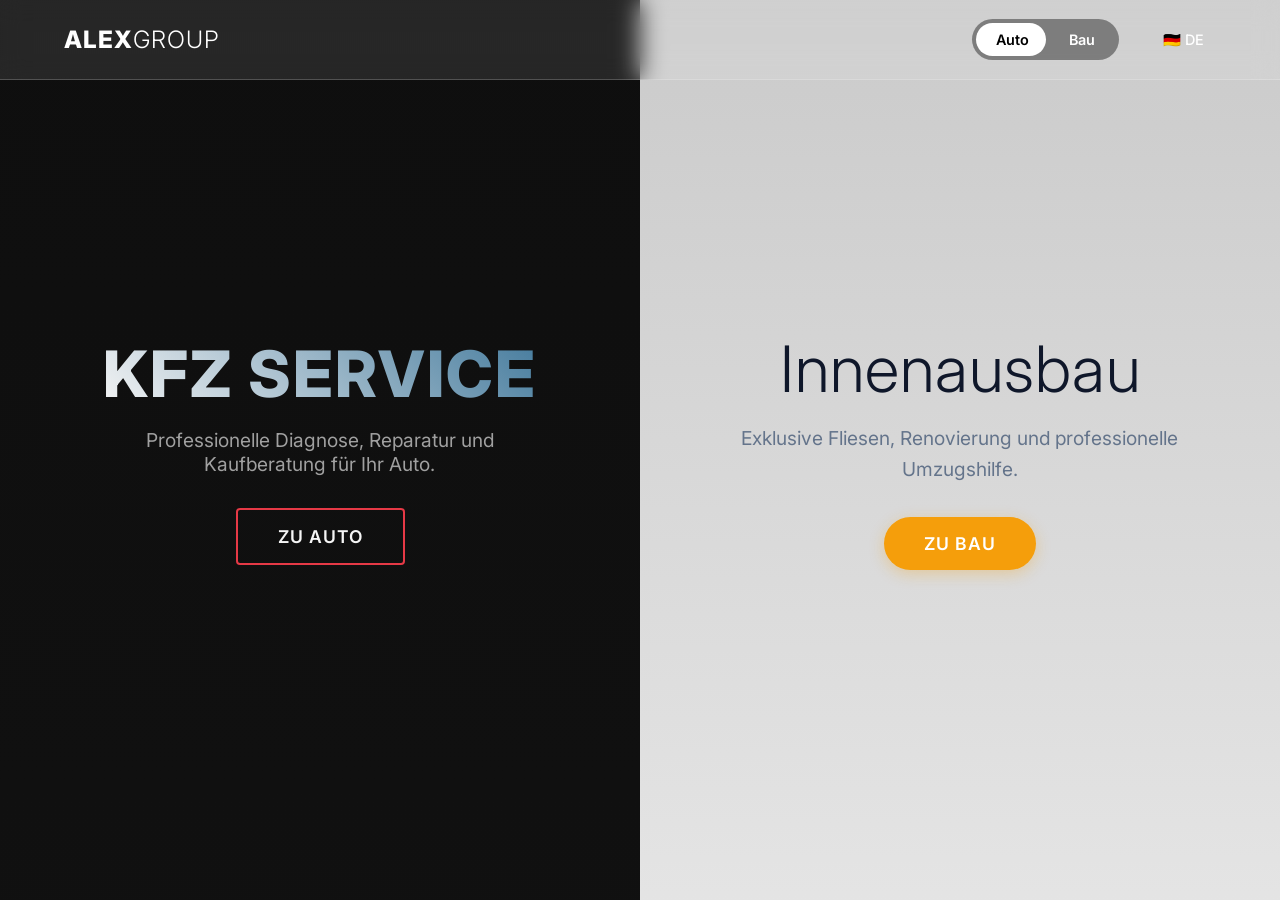
==== index.html @ d5a02683 "feat: implement split-screen landing page and global styles" ====
<!DOCTYPE html>
<html lang="de">
<head>
    <meta charset="UTF-8">
    <meta name="viewport" content="width=device-width, initial-scale=1.0">
    <title>AlexGroup | Auto & Bau</title>
    
    <!-- Google Fonts -->
    <link rel="preconnect" href="https://fonts.googleapis.com">
    <link rel="preconnect" href="https://fonts.gstatic.com" crossorigin>
    <link href="https://fonts.googleapis.com/css2?family=Inter:wght@300;400;600;800&display=swap" rel="stylesheet">
    
    <!-- CSS Modules -->
    <link rel="stylesheet" href="styles/global.css">
    <link rel="stylesheet" href="styles/auto.css">
    <link rel="stylesheet" href="styles/bau.css">
    <style>
        /* Specific Split Screen Layout Styles */
        body {
            margin: 0;
            overflow: hidden; /* Prevent scrolling on the landing page *//
        }
        
        .split-container {
            display: flex;
            width: 100vw;
            height: 100vh;
        }
        
        .split-side {
            flex: 1;
            transition: var(--transition-smooth);
            position: relative;
            overflow: hidden;
            display: flex;
            align-items: center;
            justify-content: center;
        }

        /* Hover Expansion Logic */
        .split-side:hover {
            flex: 1.5;
        }
        
        /* Ensure content fades slightly when not focused */
        .split-container:hover .split-side:not(:hover) .content-wrapper {
            opacity: 0.5;
        }
        
        .content-wrapper {
            transition: opacity 0.4s ease;
        }
        
        /* Mobile Layout */
        @media (max-width: 768px) {
            .split-container {
                flex-direction: column;
            }
            .split-side:hover {
                flex: 1.2;
            }
        }
    </style>
</head>
<body>

    <!-- Global Header -->
    <header class="global-header" id="mainHeader">
        <div class="logo">
            <a href="index.html">ALEX<span>GROUP</span></a>
        </div>
        
        <div class="header-controls">
            <!-- Integrated Switcher - Just visual on split screen, functional on child pages -->
            <div class="theme-switcher" id="themeSwitcher" title="Switch Theme">
                <div class="slider"></div>
                <span class="switch-auto">Auto</span>
                <span class="switch-bau">Bau</span>
            </div>
            
            <!-- Language Selector Placeholder -->
            <div class="lang-selector">
                <span id="currentLang">🇩🇪 DE</span>
            </div>
        </div>
    </header>

    <!-- Split Screen Main Content -->
    <main class="split-container">
        
        <!-- Left Side: AUTO -->
        <section class="split-side split-auto" id="autoSide" onclick="location.href='auto/index.html';">
            <div class="content-wrapper">
                <h1 data-i18n="auto-title">KFZ Service</h1>
                <p data-i18n="auto-desc">Professionelle Diagnose, Reparatur und Kaufberatung für Ihr Auto.</p>
                <a href="auto/index.html" class="btn-auto" data-i18n="auto-btn">Zu Auto</a>
            </div>
        </section>
        
        <!-- Right Side: BAU -->
        <section class="split-side split-bau" id="bauSide" onclick="location.href='bau/index.html';">
            <div class="content-wrapper">
                <h1 data-i18n="bau-title">Innenausbau</h1>
                <p data-i18n="bau-desc">Exklusive Fliesen, Renovierung und professionelle Umzugshilfe.</p>
                <a href="bau/index.html" class="btn-bau" data-i18n="bau-btn">Zu Bau</a>
            </div>
        </section>

    </main>

    <script src="js/main.js"></script>
</body>
</html>
---- styles/global.css ----
/* ==========================================================================
   Global Variables & Resets
   ========================================================================== */
:root {
  /* Typography */
  --font-family-base: 'Inter', -apple-system, BlinkMacSystemFont, 'Segoe UI', Roboto, Helvetica, Arial, sans-serif;
  
  /* Shared Colors */
  --color-white: #ffffff;
  --color-black: #000000;
  --color-glass-bg: rgba(255, 255, 255, 0.1);
  --color-glass-border: rgba(255, 255, 255, 0.2);
  --color-glass-text: #ffffff;
  
  /* Transitions */
  --transition-smooth: all 0.6s cubic-bezier(0.25, 1, 0.5, 1);
  --transition-fast: all 0.3s ease;
  
  /* Z-Index */
  --z-header: 1000;
  --z-overlay: 500;
}

/* Reset */
*, *::before, *::after {
  box-sizing: border-box;
  margin: 0;
  padding: 0;
}

body {
  font-family: var(--font-family-base);
  -webkit-font-smoothing: antialiased;
  -moz-osx-font-smoothing: grayscale;
  overflow-x: hidden;
  background-color: var(--color-black);
}

a {
  text-decoration: none;
  color: inherit;
}

ul {
  list-style: none;
}

/* ==========================================================================
   Global Components
   ========================================================================== */

/* Glassmorphism Header */
.global-header {
  position: fixed;
  top: 0;
  left: 0;
  width: 100%;
  height: 80px;
  display: flex;
  justify-content: space-between;
  align-items: center;
  padding: 0 5%;
  z-index: var(--z-header);
  background: var(--color-glass-bg);
  backdrop-filter: blur(12px);
  -webkit-backdrop-filter: blur(12px);
  border-bottom: 1px solid var(--color-glass-border);
  color: var(--color-glass-text);
  /* The blend mode helps it look good on both dark and light sides if needed, 
     though we will adjust text color dynamically or keep it white/contrasting */
}

/* Let's make the header text adapt slightly, but white is usually safe on glass */
.global-header .logo {
  font-size: 1.5rem;
  font-weight: 800;
  letter-spacing: 1px;
}

.global-header .logo span {
  font-weight: 300;
}

/* Header Controls (Switcher & Lang) */
.header-controls {
  display: flex;
  align-items: center;
  gap: 2rem;
}

/* Integrated Toggle Switch (Auto | Bau) */
.theme-switcher {
  display: flex;
  align-items: center;
  background: rgba(0, 0, 0, 0.4);
  border-radius: 30px;
  padding: 4px;
  position: relative;
  cursor: pointer;
}

.theme-switcher .slider {
  position: absolute;
  top: 4px;
  bottom: 4px;
  left: 4px;
  width: calc(50% - 4px);
  background: var(--color-white);
  border-radius: 20px;
  transition: var(--transition-smooth);
  z-index: 1;
}

.theme-switcher.is-bau .slider {
  transform: translateX(100%);
  background: #333; /* Dark slider when on light theme */
}

.theme-switcher span {
  position: relative;
  z-index: 2;
  padding: 8px 20px;
  font-size: 0.9rem;
  font-weight: 600;
  color: var(--color-white);
  transition: color 0.3s ease;
  user-select: none;
}

/* Active text colors inside the toggle */
.theme-switcher:not(.is-bau) span.switch-auto {
  color: var(--color-black);
}
.theme-switcher.is-bau span.switch-bau {
  color: var(--color-white);
}

/* Language Dropdown */
.lang-selector {
  position: relative;
  cursor: pointer;
  font-weight: 500;
  font-size: 0.9rem;
  padding: 8px 12px;
  border-radius: 6px;
  transition: var(--transition-fast);
}

.lang-selector:hover {
  background: rgba(255, 255, 255, 0.1);
}

/* Responsive adjustments */
@media (max-width: 768px) {
  .global-header {
    height: 70px;
    padding: 0 20px;
  }
  
  .header-controls {
    gap: 1rem;
  }
  
  .theme-switcher span {
    padding: 6px 12px;
    font-size: 0.8rem;
  }
}
---- styles/auto.css ----
/* ==========================================================================
   Auto (Dark Theme) Variables & Styles
   ========================================================================== */
:root {
    --color-auto-bg: #121212;
    --color-auto-bg-light: #1e1e1e;
    --color-auto-text: #f5f5f5;
    --color-auto-text-muted: #a0a0a0;

    --color-auto-primary: #e63946;
    /* Sporty Red */
    --color-auto-secondary: #457b9d;
    /* Tech Blue */
    --color-auto-accent: #00b4d8;
    /* Neon Cyan */

    --gradient-auto: linear-gradient(135deg, #121212 0%, #1a1a2e 100%);
    --shadow-auto: 0 10px 30px rgba(0, 0, 0, 0.5);
}

.theme-auto {
    background-color: var(--color-auto-bg);
    color: var(--color-auto-text);
}

/* Split Screen Specifics */
.split-side.split-auto {
    background: var(--gradient-auto);
    /* Optional: Background image for the Auto half */
    background-image: linear-gradient(rgba(18, 18, 18, 0.8), rgba(18, 18, 18, 0.9)), url('../assets/auto-bg.jpg');
    background-size: cover;
    background-position: center;
    position: relative;
}

.split-auto .content-wrapper {
    position: relative;
    z-index: 10;
    display: flex;
    flex-direction: column;
    justify-content: center;
    align-items: center;
    height: 100%;
    padding: 2rem;
    text-align: center;
}

.split-auto h1 {
    font-size: 4rem;
    font-weight: 800;
    margin-bottom: 1rem;
    text-transform: uppercase;
    letter-spacing: 2px;
    background: -webkit-linear-gradient(45deg, var(--color-auto-text), var(--color-auto-secondary));
    -webkit-background-clip: text;
    -webkit-text-fill-color: transparent;
}

.split-auto p {
    font-size: 1.2rem;
    color: var(--color-auto-text-muted);
    max-width: 80%;
    margin-bottom: 2rem;
}

.btn-auto {
    display: inline-block;
    padding: 1rem 2.5rem;
    background: transparent;
    color: var(--color-auto-text);
    border: 2px solid var(--color-auto-primary);
    border-radius: 4px;
    /* Brutalist/Tech edge */
    font-size: 1.1rem;
    font-weight: 600;
    text-transform: uppercase;
    letter-spacing: 1px;
    cursor: pointer;
    transition: var(--transition-fast);
    position: relative;
    overflow: hidden;
}

.btn-auto::before {
    content: '';
    position: absolute;
    top: 0;
    left: -100%;
    width: 100%;
    height: 100%;
    background: var(--color-auto-primary);
    transition: var(--transition-fast);
    z-index: -1;
}

.btn-auto:hover::before {
    left: 0;
}

.btn-auto:hover {
    box-shadow: 0 0 15px rgba(230, 57, 70, 0.5);
}
---- styles/bau.css ----
/* ==========================================================================
   Bau (Light Theme) Variables & Styles
   ========================================================================== */
:root {
    --color-bau-bg: #fdfdfd;
    --color-bau-bg-alt: #f1f5f9;
    --color-bau-text: #1e293b;
    --color-bau-text-muted: #64748b;

    --color-bau-primary: #f59e0b;
    /* Warm Amber / Construct */
    --color-bau-secondary: #0f172a;
    /* Deep Slate */
    --color-bau-accent: #10b981;
    /* Fresh Emerald */

    --gradient-bau: linear-gradient(135deg, #fdfdfd 0%, #e2e8f0 100%);
    --shadow-bau: 0 10px 40px rgba(0, 0, 0, 0.08);
}

.theme-bau {
    background-color: var(--color-bau-bg);
    color: var(--color-bau-text);
}

/* Split Screen Specifics */
.split-side.split-bau {
    background: var(--gradient-bau);
    /* Optional: Background image for the Bau half */
    background-image: linear-gradient(rgba(253, 253, 253, 0.8), rgba(253, 253, 253, 0.9)), url('../assets/bau-bg.jpg');
    background-size: cover;
    background-position: center;
    position: relative;
}

.split-bau .content-wrapper {
    position: relative;
    z-index: 10;
    display: flex;
    flex-direction: column;
    justify-content: center;
    align-items: center;
    height: 100%;
    padding: 2rem;
    text-align: center;
}

.split-bau h1 {
    font-size: 4rem;
    font-weight: 300;
    /* More elegant, less brutal */
    margin-bottom: 1rem;
    letter-spacing: 1px;
    color: var(--color-bau-secondary);
}

.split-bau p {
    font-size: 1.2rem;
    color: var(--color-bau-text-muted);
    max-width: 80%;
    margin-bottom: 2rem;
    font-weight: 400;
    line-height: 1.6;
}

.btn-bau {
    display: inline-block;
    padding: 1rem 2.5rem;
    background: var(--color-bau-primary);
    color: #fff;
    border: none;
    border-radius: 50px;
    /* Softer, elegant edge */
    font-size: 1.1rem;
    font-weight: 600;
    text-transform: uppercase;
    letter-spacing: 1px;
    cursor: pointer;
    transition: var(--transition-smooth);
    box-shadow: 0 4px 15px rgba(245, 158, 11, 0.3);
}

.btn-bau:hover {
    transform: translateY(-3px);
    box-shadow: 0 8px 25px rgba(245, 158, 11, 0.4);
    background: #d97706;
}
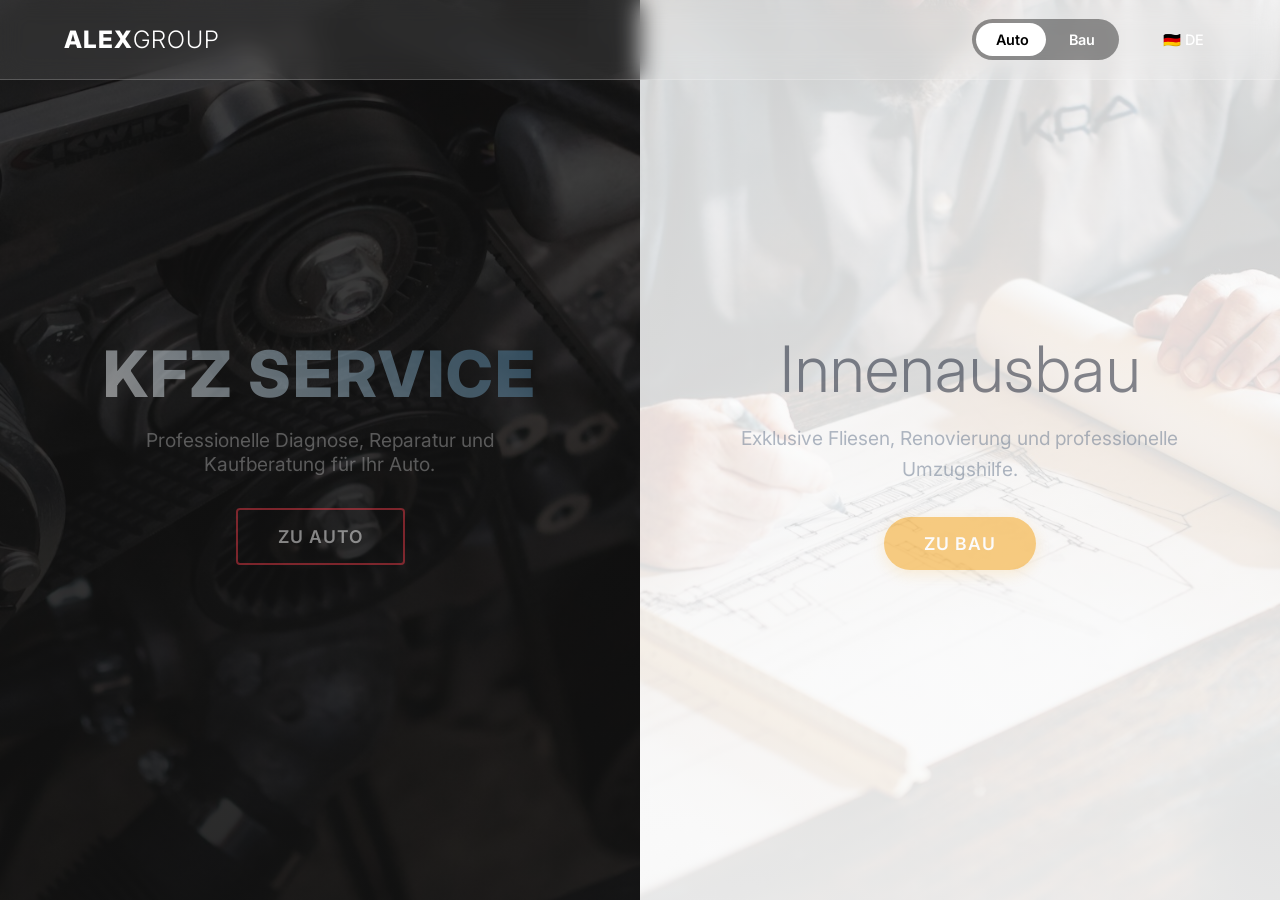
==== commit f492966b: "fix: restore pure css flex hovering and correct selectors" ====
--- a/index.html
+++ b/index.html
@@ -1,15 +1,16 @@
 <!DOCTYPE html>
 <html lang="de">
+
 <head>
     <meta charset="UTF-8">
     <meta name="viewport" content="width=device-width, initial-scale=1.0">
     <title>AlexGroup | Auto & Bau</title>
-    
+
     <!-- Google Fonts -->
     <link rel="preconnect" href="https://fonts.googleapis.com">
     <link rel="preconnect" href="https://fonts.gstatic.com" crossorigin>
     <link href="https://fonts.googleapis.com/css2?family=Inter:wght@300;400;600;800&display=swap" rel="stylesheet">
-    
+
     <!-- CSS Modules -->
     <link rel="stylesheet" href="styles/global.css">
     <link rel="stylesheet" href="styles/auto.css">
@@ -18,15 +19,17 @@
         /* Specific Split Screen Layout Styles */
         body {
             margin: 0;
-            overflow: hidden; /* Prevent scrolling on the landing page *//
+            overflow: hidden;
+            /* Prevent scrolling on the landing page */
+            /
         }
-        
+
         .split-container {
             display: flex;
             width: 100vw;
             height: 100vh;
         }
-        
+
         .split-side {
             flex: 1;
             transition: var(--transition-smooth);
@@ -37,31 +40,39 @@
             justify-content: center;
         }
 
-        /* Hover Expansion Logic */
-        .split-side:hover {
+        /* Hover Expansion Logic - Robust CSS implementation */
+        .split-container:hover .split-side {
+            flex: 1;
+            /* Default state when container hovered */
+        }
+
+        .split-container .split-side:hover {
             flex: 1.5;
+            /* Expand the hovered side */
         }
-        
+
         /* Ensure content fades slightly when not focused */
-        .split-container:hover .split-side:not(:hover) .content-wrapper {
+        .split-container .split-side:not(:hover) .content-wrapper {
             opacity: 0.5;
         }
-        
+
         .content-wrapper {
             transition: opacity 0.4s ease;
         }
-        
+
         /* Mobile Layout */
         @media (max-width: 768px) {
             .split-container {
                 flex-direction: column;
             }
+
             .split-side:hover {
                 flex: 1.2;
             }
         }
     </style>
 </head>
+
 <body>
 
     <!-- Global Header -->
@@ -69,7 +80,7 @@
         <div class="logo">
             <a href="index.html">ALEX<span>GROUP</span></a>
         </div>
-        
+
         <div class="header-controls">
             <!-- Integrated Switcher - Just visual on split screen, functional on child pages -->
             <div class="theme-switcher" id="themeSwitcher" title="Switch Theme">
@@ -77,7 +88,7 @@
                 <span class="switch-auto">Auto</span>
                 <span class="switch-bau">Bau</span>
             </div>
-            
+
             <!-- Language Selector Placeholder -->
             <div class="lang-selector">
                 <span id="currentLang">🇩🇪 DE</span>
@@ -87,7 +98,7 @@
 
     <!-- Split Screen Main Content -->
     <main class="split-container">
-        
+
         <!-- Left Side: AUTO -->
         <section class="split-side split-auto" id="autoSide" onclick="location.href='auto/index.html';">
             <div class="content-wrapper">
@@ -96,7 +107,7 @@
                 <a href="auto/index.html" class="btn-auto" data-i18n="auto-btn">Zu Auto</a>
             </div>
         </section>
-        
+
         <!-- Right Side: BAU -->
         <section class="split-side split-bau" id="bauSide" onclick="location.href='bau/index.html';">
             <div class="content-wrapper">
@@ -110,4 +121,5 @@
 
     <script src="js/main.js"></script>
 </body>
-</html>
+
+</html>
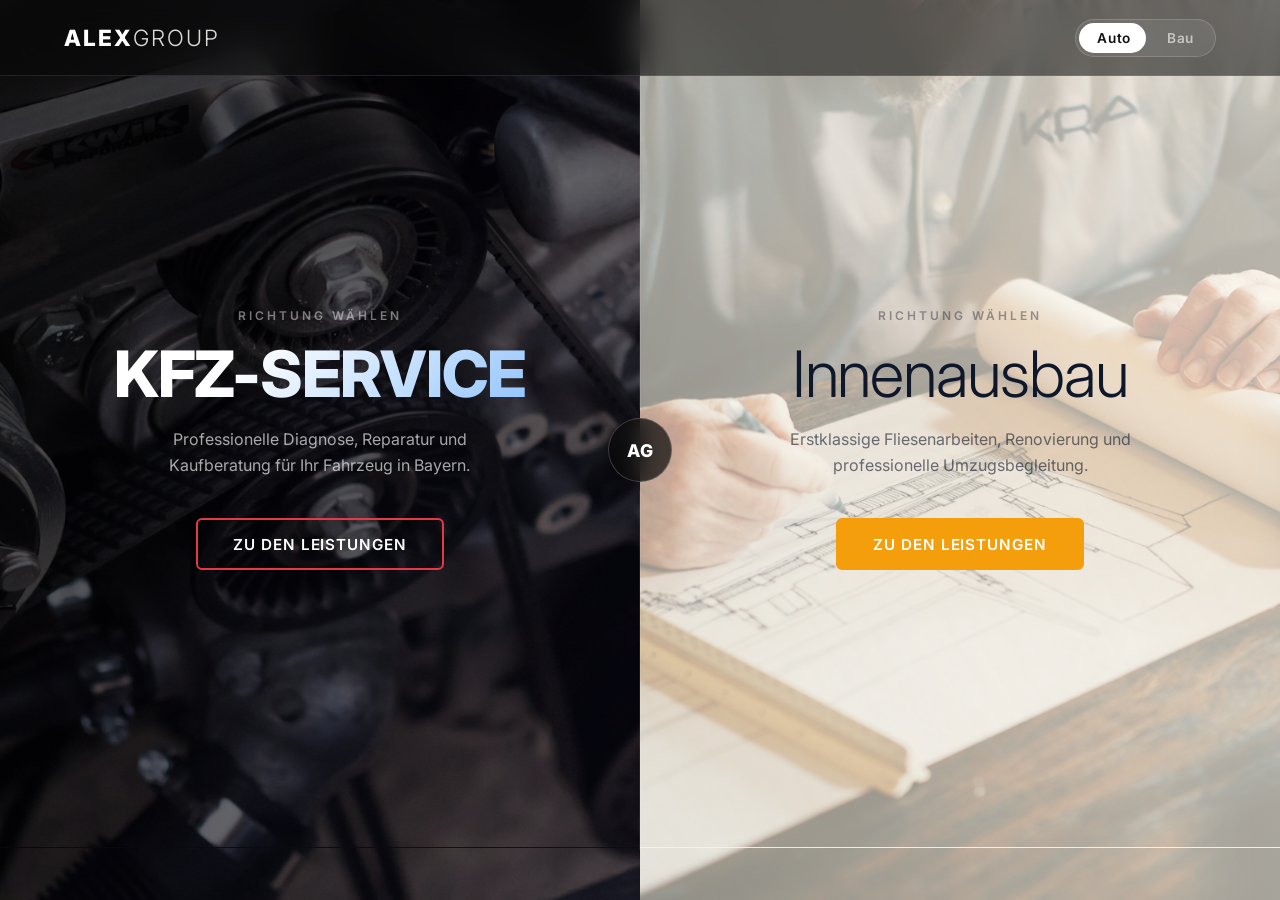
==== commit feb6292b: "feat: corporate redesign - unified design system, AOS animations, German-only content" ====
--- a/index.html
+++ b/index.html
@@ -4,70 +4,280 @@
 <head>
     <meta charset="UTF-8">
     <meta name="viewport" content="width=device-width, initial-scale=1.0">
-    <title>AlexGroup | Auto & Bau</title>
-
-    <!-- Google Fonts -->
+    <title>AlexGroup — KFZ-Service & Innenausbau</title>
+    <meta name="description"
+        content="AlexGroup — Ihr zuverlässiger Partner für professionellen KFZ-Service und erstklassigen Innenausbau in Bayern.">
+
     <link rel="preconnect" href="https://fonts.googleapis.com">
     <link rel="preconnect" href="https://fonts.gstatic.com" crossorigin>
-    <link href="https://fonts.googleapis.com/css2?family=Inter:wght@300;400;600;800&display=swap" rel="stylesheet">
-
-    <!-- CSS Modules -->
+
     <link rel="stylesheet" href="styles/global.css">
     <link rel="stylesheet" href="styles/auto.css">
     <link rel="stylesheet" href="styles/bau.css">
+
     <style>
-        /* Specific Split Screen Layout Styles */
+        /* ===== SPLIT SCREEN LAYOUT ===== */
+        html,
         body {
-            margin: 0;
-            overflow: hidden;
-            /* Prevent scrolling on the landing page */
-            /
+            height: 100%;
+        }
+
+        body {
+            background: #0d0d0d;
         }
 
         .split-container {
             display: flex;
-            width: 100vw;
+            width: 100%;
             height: 100vh;
         }
 
         .split-side {
             flex: 1;
-            transition: var(--transition-smooth);
             position: relative;
             overflow: hidden;
             display: flex;
             align-items: center;
             justify-content: center;
-        }
-
-        /* Hover Expansion Logic - Robust CSS implementation */
+            cursor: pointer;
+            transition: flex 0.7s cubic-bezier(0.25, 1, 0.5, 1);
+        }
+
+        /* Hover expansion */
         .split-container:hover .split-side {
-            flex: 1;
-            /* Default state when container hovered */
+            flex: 0.85;
         }
 
         .split-container .split-side:hover {
-            flex: 1.5;
-            /* Expand the hovered side */
-        }
-
-        /* Ensure content fades slightly when not focused */
-        .split-container .split-side:not(:hover) .content-wrapper {
-            opacity: 0.5;
-        }
-
+            flex: 1.15;
+        }
+
+        .split-side .bg-image {
+            position: absolute;
+            inset: 0;
+            background-size: cover;
+            background-position: center;
+            transition: transform 0.7s cubic-bezier(0.25, 1, 0.5, 1), filter 0.5s ease;
+            will-change: transform, filter;
+        }
+
+        .split-side:hover .bg-image {
+            transform: scale(1.04);
+        }
+
+        .split-container:hover .split-side:not(:hover) .bg-image {
+            filter: brightness(0.45) saturate(0.7);
+        }
+
+        .split-side .overlay {
+            position: absolute;
+            inset: 0;
+            pointer-events: none;
+        }
+
+        /* AUTO side */
+        .split-auto .bg-image {
+            background-image: url('assets/auto-bg.jpg');
+        }
+
+        .split-auto .overlay {
+            background: linear-gradient(120deg,
+                    rgba(0, 0, 0, 0.75) 0%,
+                    rgba(10, 10, 25, 0.55) 100%);
+        }
+
+        /* BAU side */
+        .split-bau .bg-image {
+            background-image: url('assets/bau-bg.jpg');
+        }
+
+        .split-bau .overlay {
+            background: linear-gradient(-120deg,
+                    rgba(255, 248, 235, 0.72) 0%,
+                    rgba(240, 235, 220, 0.55) 100%);
+        }
+
+        /* Content */
         .content-wrapper {
-            transition: opacity 0.4s ease;
-        }
-
-        /* Mobile Layout */
+            position: relative;
+            z-index: 10;
+            text-align: center;
+            padding: 2rem;
+            transition: transform 0.5s ease, opacity 0.4s ease;
+        }
+
+        .split-container:hover .split-side:not(:hover) .content-wrapper {
+            opacity: 0.3;
+            transform: scale(0.97);
+        }
+
+        .split-side:hover .content-wrapper {
+            opacity: 1;
+            transform: scale(1);
+        }
+
+        /* AUTO Text */
+        .split-auto .content-wrapper {
+            color: #fff;
+        }
+
+        .split-auto .side-label {
+            font-size: 0.75rem;
+            font-weight: 600;
+            letter-spacing: 0.25em;
+            text-transform: uppercase;
+            color: rgba(255, 255, 255, 0.45);
+            margin-bottom: 1rem;
+        }
+
+        .split-auto h1 {
+            font-size: clamp(2.5rem, 5vw, 4.5rem);
+            font-weight: 800;
+            letter-spacing: -0.02em;
+            line-height: 1;
+            margin-bottom: 1.25rem;
+            background: linear-gradient(135deg, #ffffff 30%, #93c5fd 100%);
+            -webkit-background-clip: text;
+            background-clip: text;
+            -webkit-text-fill-color: transparent;
+        }
+
+        .split-auto p {
+            font-size: 1rem;
+            color: rgba(255, 255, 255, 0.65);
+            max-width: 380px;
+            margin: 0 auto 2.5rem;
+            line-height: 1.65;
+        }
+
+        /* BAU Text */
+        .split-bau .content-wrapper {
+            color: #1e293b;
+        }
+
+        .split-bau .side-label {
+            font-size: 0.75rem;
+            font-weight: 600;
+            letter-spacing: 0.25em;
+            text-transform: uppercase;
+            color: rgba(15, 23, 42, 0.4);
+            margin-bottom: 1rem;
+        }
+
+        .split-bau h1 {
+            font-size: clamp(2.5rem, 5vw, 4.5rem);
+            font-weight: 300;
+            letter-spacing: -0.02em;
+            line-height: 1;
+            margin-bottom: 1.25rem;
+            color: #0f172a;
+        }
+
+        .split-bau p {
+            font-size: 1rem;
+            color: rgba(15, 23, 42, 0.6);
+            max-width: 380px;
+            margin: 0 auto 2.5rem;
+            line-height: 1.65;
+        }
+
+        /* ===== AG DIVIDER ===== */
+        .ag-divider {
+            position: absolute;
+            top: 50%;
+            left: 50%;
+            transform: translate(-50%, -50%);
+            z-index: 100;
+            pointer-events: none;
+        }
+
+        .ag-badge {
+            width: 64px;
+            height: 64px;
+            border-radius: 50%;
+            background: rgba(10, 10, 10, 0.7);
+            backdrop-filter: blur(12px);
+            border: 1px solid rgba(255, 255, 255, 0.2);
+            display: flex;
+            align-items: center;
+            justify-content: center;
+            font-size: 1.1rem;
+            font-weight: 800;
+            color: #fff;
+            letter-spacing: 1px;
+        }
+
+        .ag-line {
+            position: absolute;
+            left: 50%;
+            transform: translateX(-50%);
+            width: 1px;
+            background: rgba(255, 255, 255, 0.15);
+        }
+
+        .ag-line.top {
+            bottom: calc(100% + 8px);
+            height: 40vh;
+        }
+
+        .ag-line.bottom {
+            top: calc(100% + 8px);
+            height: 40vh;
+        }
+
+        /* ===== ARROW HINT ===== */
+        .enter-hint {
+            display: inline-flex;
+            align-items: center;
+            gap: 0.5rem;
+            font-size: 0.8rem;
+            font-weight: 500;
+            letter-spacing: 0.15em;
+            text-transform: uppercase;
+            opacity: 0;
+            transform: translateY(6px);
+            transition: opacity 0.3s ease, transform 0.3s ease;
+            margin-top: 0.5rem;
+        }
+
+        .split-side:hover .enter-hint {
+            opacity: 1;
+            transform: translateY(0);
+        }
+
+        .split-auto .enter-hint {
+            color: rgba(255, 255, 255, 0.5);
+        }
+
+        .split-bau .enter-hint {
+            color: rgba(15, 23, 42, 0.5);
+        }
+
+        .enter-hint svg {
+            width: 16px;
+            height: 16px;
+        }
+
+        /* ===== MOBILE ===== */
         @media (max-width: 768px) {
             .split-container {
                 flex-direction: column;
+                min-height: 100vh;
+                height: auto;
             }
 
-            .split-side:hover {
-                flex: 1.2;
+            .split-side {
+                flex: none !important;
+                min-height: 50vh;
+            }
+
+            .ag-divider {
+                display: none;
+            }
+
+            .split-auto h1,
+            .split-bau h1 {
+                font-size: 2.5rem;
             }
         }
     </style>
@@ -82,44 +292,87 @@
         </div>
 
         <div class="header-controls">
-            <!-- Integrated Switcher - Just visual on split screen, functional on child pages -->
-            <div class="theme-switcher" id="themeSwitcher" title="Switch Theme">
+            <div class="theme-switcher" id="themeSwitcher">
                 <div class="slider"></div>
                 <span class="switch-auto">Auto</span>
                 <span class="switch-bau">Bau</span>
             </div>
-
-            <!-- Language Selector Placeholder -->
-            <div class="lang-selector">
-                <span id="currentLang">🇩🇪 DE</span>
-            </div>
         </div>
     </header>
 
-    <!-- Split Screen Main Content -->
+    <!-- Split Screen -->
     <main class="split-container">
 
-        <!-- Left Side: AUTO -->
-        <section class="split-side split-auto" id="autoSide" onclick="location.href='auto/index.html';">
+        <!-- AG Divider Badge -->
+        <div class="ag-divider">
+            <div class="ag-line top"></div>
+            <div class="ag-badge">AG</div>
+            <div class="ag-line bottom"></div>
+        </div>
+
+        <!-- Left: AUTO -->
+        <section class="split-side split-auto" id="autoSide" onclick="location.href='auto/index.html';" role="link"
+            aria-label="Zum KFZ-Service">
+            <div class="bg-image"></div>
+            <div class="overlay"></div>
             <div class="content-wrapper">
-                <h1 data-i18n="auto-title">KFZ Service</h1>
-                <p data-i18n="auto-desc">Professionelle Diagnose, Reparatur und Kaufberatung für Ihr Auto.</p>
-                <a href="auto/index.html" class="btn-auto" data-i18n="auto-btn">Zu Auto</a>
+                <p class="side-label">Richtung wählen</p>
+                <h1>KFZ-Service</h1>
+                <p>Professionelle Diagnose, Reparatur und Kaufberatung für Ihr Fahrzeug in Bayern.</p>
+                <a class="btn btn-primary-auto" onclick="event.stopPropagation(); location.href='auto/index.html';"
+                    data-i18n="btn-auto">
+                    Zu den Leistungen
+                </a>
+                <div class="enter-hint">
+                    <svg viewBox="0 0 24 24" fill="none" stroke="currentColor" stroke-width="2">
+                        <path d="M5 12h14M12 5l7 7-7 7" />
+                    </svg>
+                    Bereich betreten
+                </div>
             </div>
         </section>
 
-        <!-- Right Side: BAU -->
-        <section class="split-side split-bau" id="bauSide" onclick="location.href='bau/index.html';">
+        <!-- Right: BAU -->
+        <section class="split-side split-bau" id="bauSide" onclick="location.href='bau/index.html';" role="link"
+            aria-label="Zum Innenausbau">
+            <div class="bg-image"></div>
+            <div class="overlay"></div>
             <div class="content-wrapper">
-                <h1 data-i18n="bau-title">Innenausbau</h1>
-                <p data-i18n="bau-desc">Exklusive Fliesen, Renovierung und professionelle Umzugshilfe.</p>
-                <a href="bau/index.html" class="btn-bau" data-i18n="bau-btn">Zu Bau</a>
+                <p class="side-label">Richtung wählen</p>
+                <h1>Innenausbau</h1>
+                <p>Erstklassige Fliesenarbeiten, Renovierung und professionelle Umzugsbegleitung.</p>
+                <a class="btn btn-primary-bau" onclick="event.stopPropagation(); location.href='bau/index.html';"
+                    data-i18n="btn-bau">
+                    Zu den Leistungen
+                </a>
+                <div class="enter-hint">
+                    <svg viewBox="0 0 24 24" fill="none" stroke="currentColor" stroke-width="2">
+                        <path d="M5 12h14M12 5l7 7-7 7" />
+                    </svg>
+                    Bereich betreten
+                </div>
             </div>
         </section>
 
     </main>
 
-    <script src="js/main.js"></script>
+    <script>
+        // Scroll-based header tint
+        window.addEventListener('scroll', () => {
+            document.getElementById('mainHeader').classList.toggle('scrolled', window.scrollY > 20);
+        });
+
+        // Switcher click navigates to section
+        const switcher = document.getElementById('themeSwitcher');
+        if (switcher) {
+            switcher.addEventListener('click', (e) => {
+                e.stopPropagation();
+                const isBau = switcher.classList.toggle('is-bau');
+                location.href = isBau ? 'bau/index.html' : 'auto/index.html';
+            });
+        }
+    </script>
+
 </body>
 
 </html>
--- a/styles/global.css
+++ b/styles/global.css
@@ -1,31 +1,57 @@
 /* ==========================================================================
-   Global Variables & Resets
-   ========================================================================== */
+   Global Design System — AlexGroup
+   Unified tokens, resets, header, and shared components
+   ========================================================================== */
+
+@import url('https://fonts.googleapis.com/css2?family=Inter:wght@300;400;500;600;700;800&display=swap');
+
 :root {
   /* Typography */
-  --font-family-base: 'Inter', -apple-system, BlinkMacSystemFont, 'Segoe UI', Roboto, Helvetica, Arial, sans-serif;
-  
+  --font-family-base: 'Inter', -apple-system, BlinkMacSystemFont, 'Segoe UI', sans-serif;
+  --font-size-base: 16px;
+
+  /* ---- Unified Button System ---- */
+  --btn-radius: 6px;
+  --btn-padding: 0.9rem 2.2rem;
+  --btn-font-size: 0.95rem;
+  --btn-font-weight: 600;
+  --btn-letter-spacing: 0.06em;
+  --btn-transition: all 0.25s ease;
+
   /* Shared Colors */
   --color-white: #ffffff;
   --color-black: #000000;
-  --color-glass-bg: rgba(255, 255, 255, 0.1);
-  --color-glass-border: rgba(255, 255, 255, 0.2);
+  --color-glass-bg: rgba(10, 10, 10, 0.55);
+  --color-glass-border: rgba(255, 255, 255, 0.1);
   --color-glass-text: #ffffff;
-  
+
   /* Transitions */
-  --transition-smooth: all 0.6s cubic-bezier(0.25, 1, 0.5, 1);
-  --transition-fast: all 0.3s ease;
-  
+  --transition-smooth: all 0.55s cubic-bezier(0.25, 1, 0.5, 1);
+  --transition-fast: all 0.25s ease;
+
   /* Z-Index */
   --z-header: 1000;
   --z-overlay: 500;
-}
-
-/* Reset */
-*, *::before, *::after {
+
+  /* Spacing */
+  --section-padding: 100px 8%;
+  --section-padding-mobile: 60px 24px;
+}
+
+/* ==========================================================================
+   Reset & Base
+   ========================================================================== */
+*,
+*::before,
+*::after {
   box-sizing: border-box;
   margin: 0;
   padding: 0;
+}
+
+html {
+  font-size: var(--font-size-base);
+  scroll-behavior: smooth;
 }
 
 body {
@@ -33,78 +59,111 @@
   -webkit-font-smoothing: antialiased;
   -moz-osx-font-smoothing: grayscale;
   overflow-x: hidden;
-  background-color: var(--color-black);
 }
 
 a {
   text-decoration: none;
   color: inherit;
+  transition: var(--transition-fast);
 }
 
 ul {
   list-style: none;
 }
 
-/* ==========================================================================
-   Global Components
-   ========================================================================== */
-
-/* Glassmorphism Header */
+img {
+  max-width: 100%;
+  display: block;
+}
+
+/* ==========================================================================
+   Glassmorphism Header
+   ========================================================================== */
 .global-header {
   position: fixed;
   top: 0;
   left: 0;
   width: 100%;
-  height: 80px;
+  height: 76px;
   display: flex;
   justify-content: space-between;
   align-items: center;
   padding: 0 5%;
   z-index: var(--z-header);
   background: var(--color-glass-bg);
-  backdrop-filter: blur(12px);
-  -webkit-backdrop-filter: blur(12px);
+  backdrop-filter: blur(18px);
+  -webkit-backdrop-filter: blur(18px);
   border-bottom: 1px solid var(--color-glass-border);
-  color: var(--color-glass-text);
-  /* The blend mode helps it look good on both dark and light sides if needed, 
-     though we will adjust text color dynamically or keep it white/contrasting */
-}
-
-/* Let's make the header text adapt slightly, but white is usually safe on glass */
+  transition: background 0.4s ease;
+}
+
+.global-header.scrolled {
+  background: rgba(5, 5, 5, 0.92);
+}
+
 .global-header .logo {
-  font-size: 1.5rem;
+  font-size: 1.4rem;
   font-weight: 800;
-  letter-spacing: 1px;
+  letter-spacing: 2px;
+  color: var(--color-white);
+  text-transform: uppercase;
 }
 
 .global-header .logo span {
   font-weight: 300;
+  opacity: 0.85;
 }
 
 /* Header Controls (Switcher & Lang) */
 .header-controls {
   display: flex;
   align-items: center;
+  gap: 1.5rem;
+}
+
+/* Sub Navigation Links (on internal pages) */
+.header-nav {
+  display: flex;
   gap: 2rem;
-}
-
-/* Integrated Toggle Switch (Auto | Bau) */
+  margin: 0 2rem;
+}
+
+.header-nav a {
+  color: rgba(255, 255, 255, 0.75);
+  font-size: 0.9rem;
+  font-weight: 500;
+  letter-spacing: 0.04em;
+  padding-bottom: 2px;
+  border-bottom: 1px solid transparent;
+}
+
+.header-nav a:hover,
+.header-nav a.active {
+  color: var(--color-white);
+  border-bottom-color: currentColor;
+}
+
+/* ==========================================================================
+   Integrated Toggle Switch (Auto | Bau)
+   ========================================================================== */
 .theme-switcher {
   display: flex;
   align-items: center;
-  background: rgba(0, 0, 0, 0.4);
+  background: rgba(255, 255, 255, 0.08);
+  border: 1px solid rgba(255, 255, 255, 0.15);
   border-radius: 30px;
-  padding: 4px;
+  padding: 3px;
   position: relative;
   cursor: pointer;
+  user-select: none;
 }
 
 .theme-switcher .slider {
   position: absolute;
-  top: 4px;
-  bottom: 4px;
-  left: 4px;
-  width: calc(50% - 4px);
+  top: 3px;
+  bottom: 3px;
+  left: 3px;
+  width: calc(50% - 3px);
   background: var(--color-white);
   border-radius: 20px;
   transition: var(--transition-smooth);
@@ -113,56 +172,236 @@
 
 .theme-switcher.is-bau .slider {
   transform: translateX(100%);
-  background: #333; /* Dark slider when on light theme */
+  background: #f0f0f0;
 }
 
 .theme-switcher span {
   position: relative;
   z-index: 2;
-  padding: 8px 20px;
+  padding: 7px 18px;
+  font-size: 0.85rem;
+  font-weight: 600;
+  color: rgba(255, 255, 255, 0.6);
+  transition: color 0.3s ease;
+  letter-spacing: 0.05em;
+}
+
+.theme-switcher:not(.is-bau) .switch-auto {
+  color: #111;
+}
+
+.theme-switcher.is-bau .switch-bau {
+  color: #111;
+}
+
+/* ==========================================================================
+   Unified Button System
+   ========================================================================== */
+
+/* Base button — both themes override color variables */
+.btn {
+  display: inline-flex;
+  align-items: center;
+  gap: 0.5rem;
+  padding: var(--btn-padding);
+  border-radius: var(--btn-radius);
+  font-size: var(--btn-font-size);
+  font-weight: var(--btn-font-weight);
+  letter-spacing: var(--btn-letter-spacing);
+  text-transform: uppercase;
+  cursor: pointer;
+  transition: var(--btn-transition);
+  border: 2px solid transparent;
+  white-space: nowrap;
+}
+
+/* Primary — filled */
+.btn-primary-auto {
+  background: transparent;
+  color: #fff;
+  border-color: #e63946;
+}
+
+.btn-primary-auto:hover {
+  background: #e63946;
+  box-shadow: 0 0 20px rgba(230, 57, 70, 0.4);
+}
+
+.btn-primary-bau {
+  background: #f59e0b;
+  color: #fff;
+  border-color: #f59e0b;
+}
+
+.btn-primary-bau:hover {
+  background: #d97706;
+  border-color: #d97706;
+  box-shadow: 0 4px 20px rgba(245, 158, 11, 0.4);
+  transform: translateY(-2px);
+}
+
+/* Secondary — outline */
+.btn-secondary-auto {
+  background: transparent;
+  color: rgba(255, 255, 255, 0.7);
+  border-color: rgba(255, 255, 255, 0.25);
+}
+
+.btn-secondary-auto:hover {
+  color: #fff;
+  border-color: #fff;
+}
+
+.btn-secondary-bau {
+  background: transparent;
+  color: #0f172a;
+  border-color: #0f172a;
+}
+
+.btn-secondary-bau:hover {
+  background: #0f172a;
+  color: #fff;
+}
+
+/* ==========================================================================
+   Shared Sections
+   ========================================================================== */
+
+.section {
+  padding: var(--section-padding);
+}
+
+.section-title {
+  font-size: 2.2rem;
+  font-weight: 700;
+  letter-spacing: -0.02em;
+  margin-bottom: 1rem;
+}
+
+.section-subtitle {
+  font-size: 1rem;
+  opacity: 0.6;
+  max-width: 540px;
+  line-height: 1.7;
+  margin-bottom: 3rem;
+}
+
+/* Counter Strip */
+.counter-strip {
+  display: flex;
+  justify-content: center;
+  gap: 5rem;
+  flex-wrap: wrap;
+  padding: 60px 5%;
+  text-align: center;
+}
+
+.counter-item .count {
+  font-size: 3rem;
+  font-weight: 800;
+  display: block;
+}
+
+.counter-item .label {
   font-size: 0.9rem;
-  font-weight: 600;
-  color: var(--color-white);
-  transition: color 0.3s ease;
-  user-select: none;
-}
-
-/* Active text colors inside the toggle */
-.theme-switcher:not(.is-bau) span.switch-auto {
-  color: var(--color-black);
-}
-.theme-switcher.is-bau span.switch-bau {
-  color: var(--color-white);
-}
-
-/* Language Dropdown */
-.lang-selector {
-  position: relative;
-  cursor: pointer;
-  font-weight: 500;
-  font-size: 0.9rem;
-  padding: 8px 12px;
-  border-radius: 6px;
-  transition: var(--transition-fast);
-}
-
-.lang-selector:hover {
-  background: rgba(255, 255, 255, 0.1);
-}
-
-/* Responsive adjustments */
+  letter-spacing: 0.08em;
+  text-transform: uppercase;
+  opacity: 0.6;
+  margin-top: 0.25rem;
+  display: block;
+}
+
+/* Services Grid */
+.services-grid {
+  display: grid;
+  grid-template-columns: repeat(auto-fit, minmax(280px, 1fr));
+  gap: 1.5rem;
+  max-width: 1200px;
+  margin: 0 auto;
+}
+
+/* Two-column layout */
+.two-col {
+  display: grid;
+  grid-template-columns: 1fr 1fr;
+  gap: 5rem;
+  align-items: center;
+  max-width: 1200px;
+  margin: 0 auto;
+}
+
+/* Footer */
+.site-footer {
+  padding: 40px 5%;
+  display: flex;
+  justify-content: space-between;
+  align-items: center;
+  flex-wrap: wrap;
+  gap: 1rem;
+  font-size: 0.85rem;
+}
+
+.footer-links {
+  display: flex;
+  gap: 2rem;
+}
+
+/* ==========================================================================
+   Responsive
+   ========================================================================== */
+@media (max-width: 1024px) {
+  .two-col {
+    grid-template-columns: 1fr;
+    gap: 3rem;
+  }
+
+  .counter-strip {
+    gap: 3rem;
+  }
+}
+
 @media (max-width: 768px) {
   .global-header {
-    height: 70px;
+    height: 66px;
     padding: 0 20px;
   }
-  
+
+  .header-nav {
+    display: none;
+  }
+
   .header-controls {
     gap: 1rem;
   }
-  
+
   .theme-switcher span {
     padding: 6px 12px;
     font-size: 0.8rem;
   }
-}
+
+  .section {
+    padding: var(--section-padding-mobile);
+  }
+
+  .section-title {
+    font-size: 1.7rem;
+  }
+
+  .counter-strip {
+    gap: 2rem;
+    padding: 40px 20px;
+  }
+
+  .counter-item .count {
+    font-size: 2.2rem;
+  }
+
+  .site-footer {
+    flex-direction: column;
+    text-align: center;
+  }
+
+  .footer-links {
+    justify-content: center;
+  }
+}
--- a/styles/auto.css
+++ b/styles/auto.css
@@ -99,4 +99,126 @@
 
 .btn-auto:hover {
     box-shadow: 0 0 15px rgba(230, 57, 70, 0.5);
+}
+
+/* Internal Page Styles */
+.internal-page {
+    background-color: var(--color-auto-bg);
+}
+
+/* Hero Section */
+.hero-section {
+    position: relative;
+    height: 70vh;
+    min-height: 500px;
+    display: flex;
+    align-items: center;
+    justify-content: center;
+    text-align: center;
+    background-image: linear-gradient(rgba(0, 0, 0, 0.6), rgba(0, 0, 0, 0.7)), url('../assets/auto_hero.png');
+    background-size: cover;
+    background-position: center;
+    color: var(--color-auto-text);
+}
+
+.hero-content h1 {
+    font-size: 3.5rem;
+    font-weight: 800;
+    text-transform: uppercase;
+    margin-bottom: 1rem;
+    background: linear-gradient(to right, #ffffff, var(--color-auto-secondary));
+    -webkit-background-clip: text;
+    -webkit-text-fill-color: transparent;
+}
+
+.hero-content p {
+    font-size: 1.2rem;
+    color: var(--color-auto-text-muted);
+    max-width: 600px;
+    margin: 0 auto 2rem;
+}
+
+/* Section Common */
+.section {
+    padding: 100px 5%;
+}
+
+.section-title {
+    text-align: center;
+    font-size: 2.5rem;
+    margin-bottom: 3rem;
+    text-transform: uppercase;
+}
+
+/* Services Grid */
+.services-grid {
+    display: grid;
+    grid-template-columns: repeat(auto-fit, minmax(300px, 1fr));
+    gap: 2rem;
+    max-width: 1200px;
+    margin: 0 auto;
+}
+
+.service-card {
+    background: var(--color-auto-bg-light);
+    padding: 3rem 2rem;
+    border-radius: 8px;
+    border: 1px solid rgba(255, 255, 255, 0.05);
+    transition: var(--transition-fast);
+    position: relative;
+    overflow: hidden;
+}
+
+.service-card:hover {
+    transform: translateY(-10px);
+    border-color: var(--color-auto-primary);
+    box-shadow: var(--shadow-auto);
+}
+
+.service-card i {
+    font-size: 2.5rem;
+    color: var(--color-auto-primary);
+    margin-bottom: 1.5rem;
+    display: block;
+}
+
+.service-card h3 {
+    font-size: 1.5rem;
+    margin-bottom: 1rem;
+    color: var(--color-auto-text);
+}
+
+.service-card p {
+    color: var(--color-auto-text-muted);
+    line-height: 1.6;
+}
+
+/* Footer Section */
+.footer-simple {
+    padding: 50px 5%;
+    background: #0a0a0a;
+    border-top: 1px solid rgba(255, 255, 255, 0.05);
+    color: var(--color-auto-text-muted);
+    text-align: center;
+}
+
+.footer-nav {
+    display: flex;
+    justify-content: center;
+    gap: 2rem;
+    margin-bottom: 2rem;
+}
+
+.footer-nav a:hover {
+    color: var(--color-auto-primary);
+}
+
+@media (max-width: 768px) {
+    .hero-content h1 {
+        font-size: 2.5rem;
+    }
+
+    .section {
+        padding: 60px 20px;
+    }
 }
--- a/styles/bau.css
+++ b/styles/bau.css
@@ -84,4 +84,120 @@
     transform: translateY(-3px);
     box-shadow: 0 8px 25px rgba(245, 158, 11, 0.4);
     background: #d97706;
+}
+
+/* Internal Page Styles */
+.internal-page-bau {
+    background-color: var(--color-bau-bg);
+}
+
+/* Hero Section */
+.hero-section-bau {
+    position: relative;
+    height: 70vh;
+    min-height: 500px;
+    display: flex;
+    align-items: center;
+    justify-content: center;
+    text-align: center;
+    background-image: linear-gradient(rgba(255, 255, 255, 0.4), rgba(255, 255, 255, 0.6)), url('../assets/bau_hero.png');
+    background-size: cover;
+    background-position: center;
+    color: var(--color-bau-text);
+}
+
+.hero-content h1 {
+    font-size: 3.5rem;
+    font-weight: 300;
+    margin-bottom: 1rem;
+    color: var(--color-bau-secondary);
+}
+
+.hero-content p {
+    font-size: 1.2rem;
+    color: var(--color-bau-text-muted);
+    max-width: 600px;
+    margin: 0 auto 2rem;
+}
+
+/* Section Common */
+.section-bau {
+    padding: 100px 5%;
+}
+
+.section-title-bau {
+    text-align: center;
+    font-size: 2.5rem;
+    margin-bottom: 3rem;
+    color: var(--color-bau-secondary);
+}
+
+/* Services Grid */
+.services-grid-bau {
+    display: grid;
+    grid-template-columns: repeat(auto-fit, minmax(300px, 1fr));
+    gap: 2rem;
+    max-width: 1200px;
+    margin: 0 auto;
+}
+
+.service-card-bau {
+    background: #ffffff;
+    padding: 3rem 2rem;
+    border-radius: 12px;
+    box-shadow: var(--shadow-bau);
+    transition: var(--transition-smooth);
+    border: 1px solid transparent;
+}
+
+.service-card-bau:hover {
+    transform: translateY(-10px);
+    border-color: var(--color-bau-primary);
+}
+
+.service-card-bau i {
+    font-size: 2.5rem;
+    color: var(--color-bau-primary);
+    margin-bottom: 1.5rem;
+    display: block;
+}
+
+.service-card-bau h3 {
+    font-size: 1.5rem;
+    margin-bottom: 1rem;
+    color: var(--color-bau-secondary);
+}
+
+.service-card-bau p {
+    color: var(--color-bau-text-muted);
+    line-height: 1.6;
+}
+
+/* Footer Section */
+.footer-simple-bau {
+    padding: 50px 5%;
+    background: var(--color-bau-bg-alt);
+    color: var(--color-bau-text-muted);
+    text-align: center;
+}
+
+.footer-nav {
+    display: flex;
+    justify-content: center;
+    gap: 2rem;
+    margin-bottom: 2rem;
+}
+
+.footer-nav a:hover {
+    color: var(--color-bau-primary);
+}
+
+@media (max-width: 768px) {
+    .hero-content h1 {
+        font-size: 2.5rem;
+    }
+
+    .section-bau {
+        padding: 60px 20px;
+    }
 }
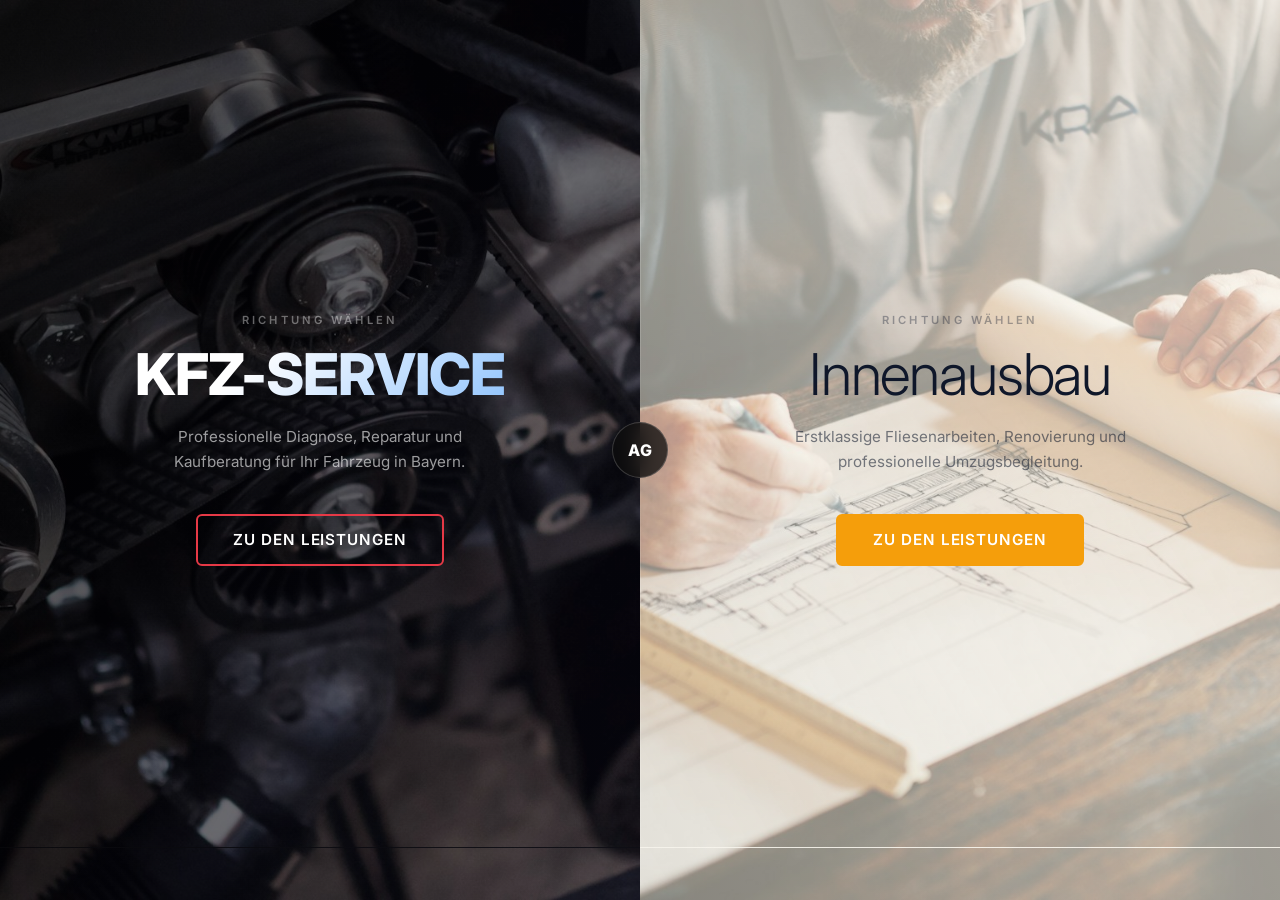
==== commit ad9552c9: "feat: multi-page architecture - 8 new pages, i18n prep (DE/EN/UK/RU), fixed AG divider, auto-hide he" ====
--- a/index.html
+++ b/index.html
@@ -4,19 +4,17 @@
 <head>
     <meta charset="UTF-8">
     <meta name="viewport" content="width=device-width, initial-scale=1.0">
-    <title>AlexGroup — KFZ-Service & Innenausbau</title>
+    <title>AlexGrupp — KFZ-Service & Innenausbau</title>
     <meta name="description"
-        content="AlexGroup — Ihr zuverlässiger Partner für professionellen KFZ-Service und erstklassigen Innenausbau in Bayern.">
+        content="AlexGrupp — Ihr zuverlässiger Partner für professionellen KFZ-Service und erstklassigen Innenausbau in Bayern.">
 
     <link rel="preconnect" href="https://fonts.googleapis.com">
     <link rel="preconnect" href="https://fonts.gstatic.com" crossorigin>
-
     <link rel="stylesheet" href="styles/global.css">
     <link rel="stylesheet" href="styles/auto.css">
     <link rel="stylesheet" href="styles/bau.css">
 
     <style>
-        /* ===== SPLIT SCREEN LAYOUT ===== */
         html,
         body {
             height: 100%;
@@ -24,8 +22,10 @@
 
         body {
             background: #0d0d0d;
-        }
-
+            overflow: hidden;
+        }
+
+        /* Split container */
         .split-container {
             display: flex;
             width: 100%;
@@ -43,15 +43,15 @@
             transition: flex 0.7s cubic-bezier(0.25, 1, 0.5, 1);
         }
 
-        /* Hover expansion */
         .split-container:hover .split-side {
-            flex: 0.85;
+            flex: 0.82;
         }
 
         .split-container .split-side:hover {
-            flex: 1.15;
-        }
-
+            flex: 1.18;
+        }
+
+        /* BG image layers */
         .split-side .bg-image {
             position: absolute;
             inset: 0;
@@ -62,11 +62,11 @@
         }
 
         .split-side:hover .bg-image {
-            transform: scale(1.04);
+            transform: scale(1.05);
         }
 
         .split-container:hover .split-side:not(:hover) .bg-image {
-            filter: brightness(0.45) saturate(0.7);
+            filter: brightness(0.4) saturate(0.5);
         }
 
         .split-side .overlay {
@@ -75,29 +75,25 @@
             pointer-events: none;
         }
 
-        /* AUTO side */
+        /* AUTO */
         .split-auto .bg-image {
             background-image: url('assets/auto-bg.jpg');
         }
 
         .split-auto .overlay {
-            background: linear-gradient(120deg,
-                    rgba(0, 0, 0, 0.75) 0%,
-                    rgba(10, 10, 25, 0.55) 100%);
-        }
-
-        /* BAU side */
+            background: linear-gradient(120deg, rgba(0, 0, 0, 0.75) 0%, rgba(10, 10, 25, 0.5) 100%);
+        }
+
+        /* BAU */
         .split-bau .bg-image {
             background-image: url('assets/bau-bg.jpg');
         }
 
         .split-bau .overlay {
-            background: linear-gradient(-120deg,
-                    rgba(255, 248, 235, 0.72) 0%,
-                    rgba(240, 235, 220, 0.55) 100%);
-        }
-
-        /* Content */
+            background: linear-gradient(-120deg, rgba(255, 248, 235, 0.68) 0%, rgba(240, 235, 220, 0.5) 100%);
+        }
+
+        /* Content wrappers */
         .content-wrapper {
             position: relative;
             z-index: 10;
@@ -107,65 +103,60 @@
         }
 
         .split-container:hover .split-side:not(:hover) .content-wrapper {
-            opacity: 0.3;
-            transform: scale(0.97);
-        }
-
-        .split-side:hover .content-wrapper {
-            opacity: 1;
-            transform: scale(1);
-        }
-
-        /* AUTO Text */
+            opacity: 0.25;
+            transform: scale(0.96);
+        }
+
+        /* AUTO text */
         .split-auto .content-wrapper {
             color: #fff;
         }
 
         .split-auto .side-label {
-            font-size: 0.75rem;
+            font-size: 0.7rem;
             font-weight: 600;
-            letter-spacing: 0.25em;
+            letter-spacing: 0.28em;
             text-transform: uppercase;
-            color: rgba(255, 255, 255, 0.45);
+            color: rgba(255, 255, 255, 0.38);
             margin-bottom: 1rem;
         }
 
         .split-auto h1 {
-            font-size: clamp(2.5rem, 5vw, 4.5rem);
+            font-size: clamp(2.4rem, 4.5vw, 4.2rem);
             font-weight: 800;
             letter-spacing: -0.02em;
             line-height: 1;
             margin-bottom: 1.25rem;
-            background: linear-gradient(135deg, #ffffff 30%, #93c5fd 100%);
+            background: linear-gradient(135deg, #fff 30%, #93c5fd 100%);
             -webkit-background-clip: text;
             background-clip: text;
             -webkit-text-fill-color: transparent;
         }
 
         .split-auto p {
-            font-size: 1rem;
-            color: rgba(255, 255, 255, 0.65);
-            max-width: 380px;
+            font-size: 0.95rem;
+            color: rgba(255, 255, 255, 0.6);
+            max-width: 360px;
             margin: 0 auto 2.5rem;
             line-height: 1.65;
         }
 
-        /* BAU Text */
+        /* BAU text */
         .split-bau .content-wrapper {
             color: #1e293b;
         }
 
         .split-bau .side-label {
-            font-size: 0.75rem;
+            font-size: 0.7rem;
             font-weight: 600;
-            letter-spacing: 0.25em;
+            letter-spacing: 0.28em;
             text-transform: uppercase;
-            color: rgba(15, 23, 42, 0.4);
+            color: rgba(15, 23, 42, 0.35);
             margin-bottom: 1rem;
         }
 
         .split-bau h1 {
-            font-size: clamp(2.5rem, 5vw, 4.5rem);
+            font-size: clamp(2.4rem, 4.5vw, 4.2rem);
             font-weight: 300;
             letter-spacing: -0.02em;
             line-height: 1;
@@ -174,68 +165,61 @@
         }
 
         .split-bau p {
-            font-size: 1rem;
-            color: rgba(15, 23, 42, 0.6);
-            max-width: 380px;
+            font-size: 0.95rem;
+            color: rgba(15, 23, 42, 0.55);
+            max-width: 360px;
             margin: 0 auto 2.5rem;
             line-height: 1.65;
         }
 
-        /* ===== AG DIVIDER ===== */
+        /* ===== AG DIVIDER — fixed to viewport center ===== */
         .ag-divider {
-            position: absolute;
-            top: 50%;
+            position: fixed;
             left: 50%;
-            transform: translate(-50%, -50%);
-            z-index: 100;
+            top: 0;
+            bottom: 0;
+            transform: translateX(-50%);
+            z-index: 50;
             pointer-events: none;
+            display: flex;
+            flex-direction: column;
+            align-items: center;
+        }
+
+        .ag-line {
+            flex: 1;
+            width: 1px;
+            background: linear-gradient(to bottom, transparent, rgba(255, 255, 255, 0.15) 20%, rgba(255, 255, 255, 0.15) 80%, transparent);
         }
 
         .ag-badge {
-            width: 64px;
-            height: 64px;
+            flex-shrink: 0;
+            width: 56px;
+            height: 56px;
             border-radius: 50%;
-            background: rgba(10, 10, 10, 0.7);
+            background: rgba(12, 12, 12, 0.75);
             backdrop-filter: blur(12px);
-            border: 1px solid rgba(255, 255, 255, 0.2);
+            border: 1px solid rgba(255, 255, 255, 0.18);
             display: flex;
             align-items: center;
             justify-content: center;
-            font-size: 1.1rem;
+            font-size: 1rem;
             font-weight: 800;
             color: #fff;
             letter-spacing: 1px;
         }
 
-        .ag-line {
-            position: absolute;
-            left: 50%;
-            transform: translateX(-50%);
-            width: 1px;
-            background: rgba(255, 255, 255, 0.15);
-        }
-
-        .ag-line.top {
-            bottom: calc(100% + 8px);
-            height: 40vh;
-        }
-
-        .ag-line.bottom {
-            top: calc(100% + 8px);
-            height: 40vh;
-        }
-
-        /* ===== ARROW HINT ===== */
+        /* ===== Arrow enter hint ===== */
         .enter-hint {
             display: inline-flex;
             align-items: center;
             gap: 0.5rem;
-            font-size: 0.8rem;
+            font-size: 0.75rem;
             font-weight: 500;
             letter-spacing: 0.15em;
             text-transform: uppercase;
             opacity: 0;
-            transform: translateY(6px);
+            transform: translateY(4px);
             transition: opacity 0.3s ease, transform 0.3s ease;
             margin-top: 0.5rem;
         }
@@ -246,20 +230,24 @@
         }
 
         .split-auto .enter-hint {
-            color: rgba(255, 255, 255, 0.5);
+            color: rgba(255, 255, 255, 0.45);
         }
 
         .split-bau .enter-hint {
-            color: rgba(15, 23, 42, 0.5);
+            color: rgba(15, 23, 42, 0.45);
         }
 
         .enter-hint svg {
-            width: 16px;
-            height: 16px;
+            width: 14px;
+            height: 14px;
         }
 
         /* ===== MOBILE ===== */
         @media (max-width: 768px) {
+            body {
+                overflow-y: auto;
+            }
+
             .split-container {
                 flex-direction: column;
                 min-height: 100vh;
@@ -277,7 +265,7 @@
 
             .split-auto h1,
             .split-bau h1 {
-                font-size: 2.5rem;
+                font-size: 2.4rem;
             }
         }
     </style>
@@ -285,30 +273,30 @@
 
 <body>
 
-    <!-- Global Header -->
-    <header class="global-header" id="mainHeader">
+    <!-- Fixed AG center divider — stays at 50% regardless of hover -->
+    <div class="ag-divider" aria-hidden="true">
+        <div class="ag-line"></div>
+        <div class="ag-badge">AG</div>
+        <div class="ag-line"></div>
+    </div>
+
+    <!-- Header — auto-hides on splash, reveals on mouse approach -->
+    <header class="global-header splash-header" id="mainHeader">
         <div class="logo">
-            <a href="index.html">ALEX<span>GROUP</span></a>
+            <a href="index.html">ALEX<span>GRUPP</span></a>
         </div>
-
         <div class="header-controls">
             <div class="theme-switcher" id="themeSwitcher">
                 <div class="slider"></div>
-                <span class="switch-auto">Auto</span>
-                <span class="switch-bau">Bau</span>
+                <span class="switch-auto" data-i18n="nav-auto">Auto</span>
+                <span class="switch-bau" data-i18n="nav-bau">Bau</span>
             </div>
+            <div id="langSwitcher"></div>
         </div>
     </header>
 
     <!-- Split Screen -->
     <main class="split-container">
-
-        <!-- AG Divider Badge -->
-        <div class="ag-divider">
-            <div class="ag-line top"></div>
-            <div class="ag-badge">AG</div>
-            <div class="ag-line bottom"></div>
-        </div>
 
         <!-- Left: AUTO -->
         <section class="split-side split-auto" id="autoSide" onclick="location.href='auto/index.html';" role="link"
@@ -316,18 +304,17 @@
             <div class="bg-image"></div>
             <div class="overlay"></div>
             <div class="content-wrapper">
-                <p class="side-label">Richtung wählen</p>
-                <h1>KFZ-Service</h1>
-                <p>Professionelle Diagnose, Reparatur und Kaufberatung für Ihr Fahrzeug in Bayern.</p>
+                <p class="side-label" data-i18n="home-auto-label">Richtung wählen</p>
+                <h1 data-i18n="home-auto-title">KFZ-Service</h1>
+                <p data-i18n="home-auto-desc">Professionelle Diagnose, Reparatur und Kaufberatung für Ihr Fahrzeug in
+                    Bayern.</p>
                 <a class="btn btn-primary-auto" onclick="event.stopPropagation(); location.href='auto/index.html';"
-                    data-i18n="btn-auto">
-                    Zu den Leistungen
-                </a>
+                    data-i18n="home-auto-cta">Zu den Leistungen</a>
                 <div class="enter-hint">
                     <svg viewBox="0 0 24 24" fill="none" stroke="currentColor" stroke-width="2">
                         <path d="M5 12h14M12 5l7 7-7 7" />
                     </svg>
-                    Bereich betreten
+                    <span data-i18n="home-enter-hint">Bereich betreten</span>
                 </div>
             </div>
         </section>
@@ -338,31 +325,47 @@
             <div class="bg-image"></div>
             <div class="overlay"></div>
             <div class="content-wrapper">
-                <p class="side-label">Richtung wählen</p>
-                <h1>Innenausbau</h1>
-                <p>Erstklassige Fliesenarbeiten, Renovierung und professionelle Umzugsbegleitung.</p>
+                <p class="side-label" data-i18n="home-bau-label">Richtung wählen</p>
+                <h1 data-i18n="home-bau-title">Innenausbau</h1>
+                <p data-i18n="home-bau-desc">Erstklassige Fliesenarbeiten, Renovierung und professionelle
+                    Umzugsbegleitung.</p>
                 <a class="btn btn-primary-bau" onclick="event.stopPropagation(); location.href='bau/index.html';"
-                    data-i18n="btn-bau">
-                    Zu den Leistungen
-                </a>
+                    data-i18n="home-bau-cta">Zu den Leistungen</a>
                 <div class="enter-hint">
                     <svg viewBox="0 0 24 24" fill="none" stroke="currentColor" stroke-width="2">
                         <path d="M5 12h14M12 5l7 7-7 7" />
                     </svg>
-                    Bereich betreten
+                    <span data-i18n="home-enter-hint">Bereich betreten</span>
                 </div>
             </div>
         </section>
 
     </main>
 
+    <script src="js/i18n.js"></script>
     <script>
-        // Scroll-based header tint
-        window.addEventListener('scroll', () => {
-            document.getElementById('mainHeader').classList.toggle('scrolled', window.scrollY > 20);
+        // ─── Auto-hide header: reveal when mouse within 90px of top ───
+        const header = document.getElementById('mainHeader');
+        let hideTimer = null;
+
+        document.addEventListener('mousemove', (e) => {
+            if (e.clientY < 90) {
+                clearTimeout(hideTimer);
+                header.classList.add('visible');
+            } else {
+                clearTimeout(hideTimer);
+                hideTimer = setTimeout(() => header.classList.remove('visible'), 1800);
+            }
         });
 
-        // Switcher click navigates to section
+        // Reveal on touch (mobile tap anywhere)
+        document.addEventListener('touchstart', () => {
+            header.classList.add('visible');
+            clearTimeout(hideTimer);
+            hideTimer = setTimeout(() => header.classList.remove('visible'), 3000);
+        }, { passive: true });
+
+        // ─── Theme switcher ───
         const switcher = document.getElementById('themeSwitcher');
         if (switcher) {
             switcher.addEventListener('click', (e) => {
@@ -372,7 +375,6 @@
             });
         }
     </script>
-
 </body>
 
 </html>
--- a/styles/global.css
+++ b/styles/global.css
@@ -347,6 +347,58 @@
 }
 
 /* ==========================================================================
+   Language Switcher
+   ========================================================================== */
+#langSwitcher {
+  display: flex;
+  gap: 2px;
+  background: rgba(255, 255, 255, 0.06);
+  border: 1px solid rgba(255, 255, 255, 0.12);
+  border-radius: 6px;
+  padding: 3px;
+}
+
+.lang-btn {
+  background: transparent;
+  border: none;
+  color: rgba(255, 255, 255, 0.5);
+  font-family: var(--font-family-base);
+  font-size: 0.78rem;
+  font-weight: 600;
+  letter-spacing: 0.06em;
+  padding: 5px 10px;
+  border-radius: 4px;
+  cursor: pointer;
+  transition: var(--transition-fast);
+}
+
+.lang-btn:hover {
+  color: #fff;
+  background: rgba(255, 255, 255, 0.1);
+}
+
+.lang-btn.active {
+  background: rgba(255, 255, 255, 0.18);
+  color: #fff;
+}
+
+/* Auto-hide header modifier — used only on splash page */
+.global-header.splash-header {
+  opacity: 0;
+  pointer-events: none;
+  transform: translateY(-8px);
+  transition: opacity 0.4s ease, transform 0.4s ease;
+}
+
+.global-header.splash-header.visible {
+  opacity: 1;
+  pointer-events: all;
+  transform: translateY(0);
+}
+
+
+
+/* ==========================================================================
    Responsive
    ========================================================================== */
 @media (max-width: 1024px) {
--- a/styles/auto.css
+++ b/styles/auto.css
@@ -53,6 +53,7 @@
     letter-spacing: 2px;
     background: -webkit-linear-gradient(45deg, var(--color-auto-text), var(--color-auto-secondary));
     -webkit-background-clip: text;
+    background-clip: text;
     -webkit-text-fill-color: transparent;
 }
 
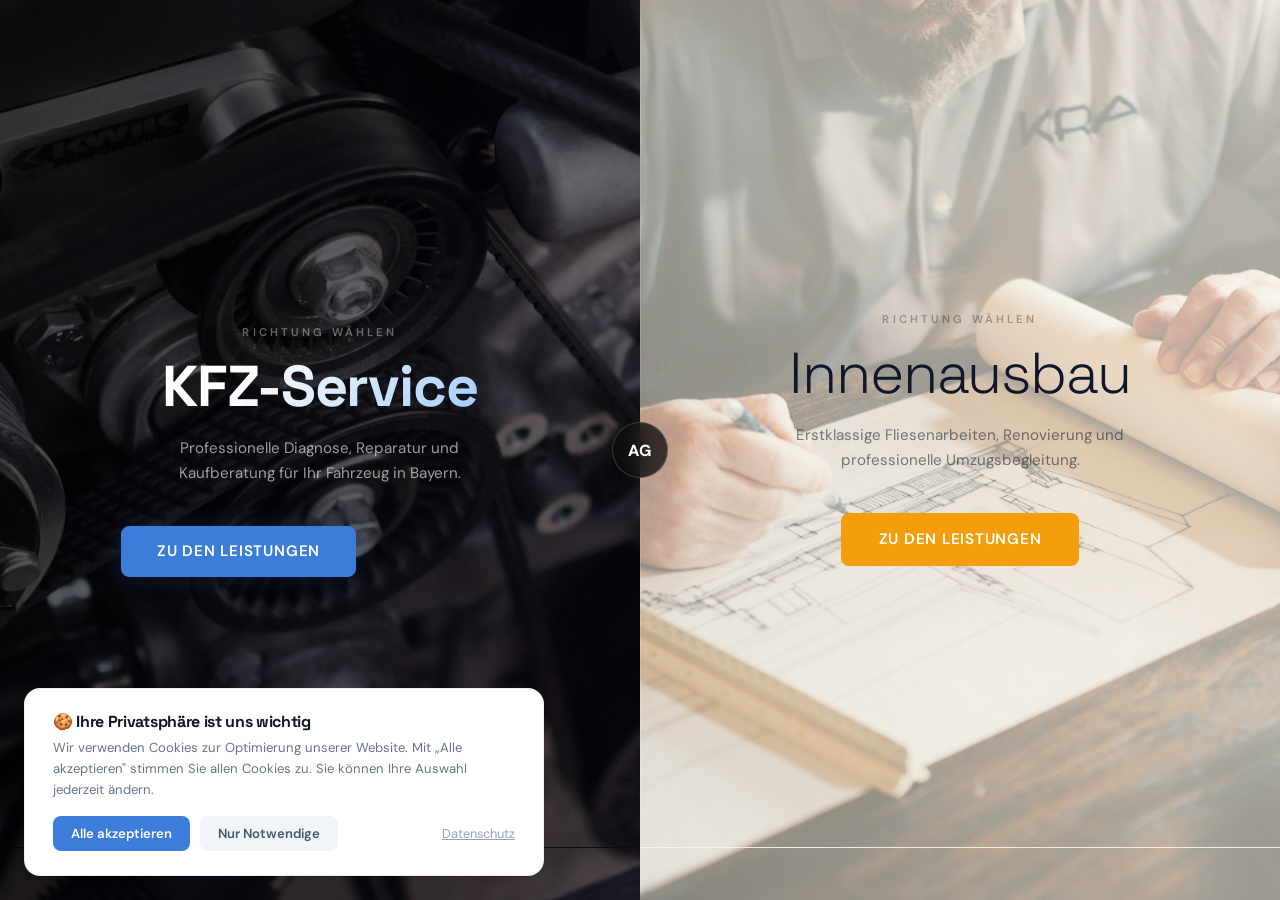
==== commit 56d67c79: "feat: unique hero images per page, AG logo in header+favicon, team photo, responsive hero heights" ====
--- a/index.html
+++ b/index.html
@@ -343,28 +343,8 @@
     </main>
 
     <script src="js/i18n.js"></script>
+    <script src="js/components/smart-header.js"></script>
     <script>
-        // ─── Auto-hide header: reveal when mouse within 90px of top ───
-        const header = document.getElementById('mainHeader');
-        let hideTimer = null;
-
-        document.addEventListener('mousemove', (e) => {
-            if (e.clientY < 90) {
-                clearTimeout(hideTimer);
-                header.classList.add('visible');
-            } else {
-                clearTimeout(hideTimer);
-                hideTimer = setTimeout(() => header.classList.remove('visible'), 1800);
-            }
-        });
-
-        // Reveal on touch (mobile tap anywhere)
-        document.addEventListener('touchstart', () => {
-            header.classList.add('visible');
-            clearTimeout(hideTimer);
-            hideTimer = setTimeout(() => header.classList.remove('visible'), 3000);
-        }, { passive: true });
-
         // ─── Theme switcher ───
         const switcher = document.getElementById('themeSwitcher');
         if (switcher) {
--- a/styles/global.css
+++ b/styles/global.css
@@ -3,31 +3,58 @@
    Unified tokens, resets, header, and shared components
    ========================================================================== */
 
-@import url('https://fonts.googleapis.com/css2?family=Inter:wght@300;400;500;600;700;800&display=swap');
+@import url('https://fonts.googleapis.com/css2?family=Space+Grotesk:wght@400;500;600;700&family=DM+Sans:ital,opsz,wght@0,9..40,300;0,9..40,400;0,9..40,500;0,9..40,600;0,9..40,700;1,9..40,400&display=swap');
 
 :root {
-  /* Typography */
-  --font-family-base: 'Inter', -apple-system, BlinkMacSystemFont, 'Segoe UI', sans-serif;
+  /* Typography — V4 */
+  --font-heading: 'Space Grotesk', -apple-system, BlinkMacSystemFont, 'Segoe UI', sans-serif;
+  --font-family-base: 'DM Sans', -apple-system, BlinkMacSystemFont, 'Segoe UI', sans-serif;
   --font-size-base: 16px;
 
+  /* ---- V4 Auto Theme: Midnight Steel + Ice Blue Metallic ---- */
+  --color-auto-bg: #0e1117;
+  /* Midnight Steel — less harsh than coal black */
+  --color-auto-surface: #161b27;
+  /* Elevated card surface */
+  --color-auto-surface-border: rgba(255, 255, 255, 0.07);
+  --color-auto-primary: #3b7dd8;
+  /* Steel Blue — premium, not too vivid */
+  --color-auto-primary-hover: #2d68bf;
+  --color-auto-primary-glow: rgba(59, 125, 216, 0.22);
+  --color-auto-accent: #4facf7;
+  /* Ice Blue metallic — eyebrows, highlights (replaces red) */
+  --color-auto-secondary: #7bb8f5;
+  /* Light steel secondary */
+  --color-auto-text: #f0f4f8;
+  /* Slightly warm off-white */
+  --color-auto-text-muted: rgba(240, 244, 248, 0.55);
+
+  /* ---- V4 Bau Theme: Amber & Soft Gray (unchanged) ---- */
+  --color-bau-bg: #f8fafc;
+  --color-bau-surface: #ffffff;
+  --color-bau-surface-border: #e2e8f0;
+  --color-bau-primary: #d97706;
+  --color-bau-primary-hover: #b45309;
+  --color-bau-secondary: #f59e0b;
+  --color-bau-text: #0f172a;
+  --color-bau-text-muted: #64748b;
+
   /* ---- Unified Button System ---- */
-  --btn-radius: 6px;
+  --btn-radius: 8px;
   --btn-padding: 0.9rem 2.2rem;
   --btn-font-size: 0.95rem;
   --btn-font-weight: 600;
-  --btn-letter-spacing: 0.06em;
-  --btn-transition: all 0.25s ease;
-
-  /* Shared Colors */
-  --color-white: #ffffff;
-  --color-black: #000000;
-  --color-glass-bg: rgba(10, 10, 10, 0.55);
-  --color-glass-border: rgba(255, 255, 255, 0.1);
-  --color-glass-text: #ffffff;
+  --btn-letter-spacing: 0.05em;
+  --btn-transition: all 0.3s cubic-bezier(0.25, 1, 0.5, 1);
+
+  /* Shared Colors for Global Overlays */
+  --color-glass-bg: rgba(14, 17, 23, 0.7);
+  --color-glass-border: rgba(255, 255, 255, 0.07);
+  --color-glass-text: #f0f4f8;
 
   /* Transitions */
-  --transition-smooth: all 0.55s cubic-bezier(0.25, 1, 0.5, 1);
-  --transition-fast: all 0.25s ease;
+  --transition-smooth: all 0.5s cubic-bezier(0.25, 1, 0.5, 1);
+  --transition-fast: all 0.22s ease;
 
   /* Z-Index */
   --z-header: 1000;
@@ -59,6 +86,17 @@
   -webkit-font-smoothing: antialiased;
   -moz-osx-font-smoothing: grayscale;
   overflow-x: hidden;
+}
+
+h1,
+h2,
+h3,
+h4,
+h5,
+h6 {
+  font-family: var(--font-heading);
+  line-height: 1.15;
+  letter-spacing: -0.02em;
 }
 
 a {
@@ -98,20 +136,40 @@
 }
 
 .global-header.scrolled {
-  background: rgba(5, 5, 5, 0.92);
+  background: rgba(10, 12, 18, 0.95);
+  box-shadow: 0 1px 0 rgba(255, 255, 255, 0.05);
 }
 
 .global-header .logo {
-  font-size: 1.4rem;
-  font-weight: 800;
+  font-family: var(--font-heading);
+  font-size: 1.35rem;
+  font-weight: 700;
   letter-spacing: 2px;
   color: var(--color-white);
   text-transform: uppercase;
 }
 
 .global-header .logo span {
-  font-weight: 300;
-  opacity: 0.85;
+  font-weight: 400;
+  opacity: 0.7;
+}
+
+/* Logo icon (AG monogram) beside wordmark */
+.logo-icon {
+  height: 28px;
+  width: auto;
+  display: inline-block;
+  vertical-align: middle;
+  margin-right: 8px;
+  filter: invert(1);
+  /* white icon on dark Auto header */
+  opacity: 0.95;
+  transition: opacity 0.2s;
+}
+
+/* Bau theme: dark icon on light header */
+.logo-icon-bau {
+  filter: invert(0);
 }
 
 /* Header Controls (Switcher & Lang) */
@@ -144,55 +202,51 @@
 }
 
 /* ==========================================================================
-   Integrated Toggle Switch (Auto | Bau)
+   Theme Switcher — V5: Proper button targets only, no whole-div click
    ========================================================================== */
 .theme-switcher {
   display: flex;
   align-items: center;
-  background: rgba(255, 255, 255, 0.08);
-  border: 1px solid rgba(255, 255, 255, 0.15);
+  background: rgba(255, 255, 255, 0.06);
+  border: 1px solid rgba(255, 255, 255, 0.12);
   border-radius: 30px;
-  padding: 3px;
+  padding: 4px;
   position: relative;
-  cursor: pointer;
+  gap: 2px;
+  cursor: default;
   user-select: none;
 }
 
-.theme-switcher .slider {
-  position: absolute;
-  top: 3px;
-  bottom: 3px;
-  left: 3px;
-  width: calc(50% - 3px);
-  background: var(--color-white);
-  border-radius: 20px;
-  transition: var(--transition-smooth);
-  z-index: 1;
-}
-
-.theme-switcher.is-bau .slider {
-  transform: translateX(100%);
-  background: #f0f0f0;
-}
-
-.theme-switcher span {
+.theme-switcher .switch-btn {
   position: relative;
   z-index: 2;
-  padding: 7px 18px;
-  font-size: 0.85rem;
+  padding: 6px 16px;
+  font-size: 0.82rem;
   font-weight: 600;
-  color: rgba(255, 255, 255, 0.6);
-  transition: color 0.3s ease;
-  letter-spacing: 0.05em;
-}
-
-.theme-switcher:not(.is-bau) .switch-auto {
+  letter-spacing: 0.06em;
+  text-transform: uppercase;
+  border-radius: 22px;
+  border: none;
+  cursor: pointer;
+  transition: all 0.3s cubic-bezier(0.25, 1, 0.5, 1);
+  background: transparent;
+  color: rgba(255, 255, 255, 0.5);
+  font-family: var(--font-heading, 'Space Grotesk', sans-serif);
+}
+
+.theme-switcher .switch-btn.active {
+  background: #3b7dd8;
+  color: #fff;
+  box-shadow: 0 2px 12px rgba(59, 125, 216, 0.5);
+}
+
+/* Bau pill active override — amber pill */
+.theme-switcher.is-bau .switch-btn.active {
+  background: #f59e0b;
   color: #111;
-}
-
-.theme-switcher.is-bau .switch-bau {
-  color: #111;
-}
+  box-shadow: 0 2px 12px rgba(245, 158, 11, 0.45);
+}
+
 
 /* ==========================================================================
    Unified Button System
@@ -399,36 +453,64 @@
 
 
 /* ==========================================================================
-   Responsive
+   Responsive — V5: Comprehensive Multi-Breakpoint
    ========================================================================== */
-@media (max-width: 1024px) {
+
+/* Wide screens */
+@media (min-width: 1440px) {
+  :root {
+    --section-padding: 120px 10%;
+  }
+}
+
+/* Laptops */
+@media (max-width: 1240px) {
+  :root {
+    --section-padding: 80px 6%;
+  }
+
   .two-col {
     grid-template-columns: 1fr;
     gap: 3rem;
   }
-
+}
+
+/* Tablet portrait / small laptop */
+@media (max-width: 1024px) {
   .counter-strip {
     gap: 3rem;
   }
-}
-
+
+  .two-col {
+    grid-template-columns: 1fr;
+    gap: 2.5rem;
+  }
+}
+
+/* Tablet */
 @media (max-width: 768px) {
+  :root {
+    --section-padding: 70px 5%;
+    --section-padding-mobile: 50px 20px;
+  }
+
   .global-header {
-    height: 66px;
-    padding: 0 20px;
-  }
-
+    height: 64px;
+    padding: 0 18px;
+  }
+
+  /* Hide nav links, show hamburger placeholder */
   .header-nav {
     display: none;
   }
 
   .header-controls {
-    gap: 1rem;
-  }
-
-  .theme-switcher span {
-    padding: 6px 12px;
-    font-size: 0.8rem;
+    gap: 0.75rem;
+  }
+
+  .theme-switcher .switch-btn {
+    padding: 5px 11px;
+    font-size: 0.75rem;
   }
 
   .section {
@@ -440,20 +522,218 @@
   }
 
   .counter-strip {
-    gap: 2rem;
-    padding: 40px 20px;
+    flex-wrap: wrap;
+    gap: 1rem;
+    padding: 30px 16px;
   }
 
   .counter-item .count {
-    font-size: 2.2rem;
+    font-size: 2rem;
   }
 
   .site-footer {
     flex-direction: column;
     text-align: center;
+    gap: 1.25rem;
   }
 
   .footer-links {
     justify-content: center;
+    flex-wrap: wrap;
+    gap: 1rem;
+  }
+
+  /* Form layouts */
+  .form-row {
+    flex-direction: column;
+    gap: 0;
+  }
+
+  /* Contact layout */
+  .contact-layout {
+    grid-template-columns: 1fr !important;
+  }
+
+  /* Services grid — auto collapse to 1 col on mobile */
+  .services-grid {
+    grid-template-columns: 1fr !important;
+  }
+
+  /* Why grid */
+  .why-grid {
+    grid-template-columns: repeat(2, 1fr) !important;
+    gap: 2rem;
+  }
+}
+
+/* Phone */
+@media (max-width: 480px) {
+  :root {
+    --section-padding: 60px 4%;
+    --section-padding-mobile: 48px 16px;
+    --btn-padding: 0.85rem 1.6rem;
+    --btn-font-size: 0.9rem;
+  }
+
+  .global-header {
+    height: 58px;
+    padding: 0 14px;
+  }
+
+  .global-header .logo {
+    font-size: 1.1rem;
+    letter-spacing: 1.5px;
+  }
+
+  .theme-switcher .switch-btn {
+    padding: 4px 9px;
+    font-size: 0.7rem;
+  }
+
+  #langSwitcher {
+    display: none;
+    /* hide lang on small phones to save space */
+  }
+
+  h1 {
+    font-size: clamp(1.8rem, 8vw, 2.8rem);
+  }
+
+  h2 {
+    font-size: clamp(1.4rem, 6vw, 2.2rem);
+  }
+
+  h3 {
+    font-size: 1.15rem;
+  }
+
+  .section-title {
+    font-size: 1.5rem;
+  }
+
+  /* Hero full-screen on phone */
+  .hero {
+    min-height: 100svh;
+  }
+
+  .hero-ctas {
+    flex-direction: column;
+    gap: 0.75rem;
+    align-items: center;
+  }
+
+  .hero-ctas .btn {
+    width: 100%;
+    max-width: 320px;
+    justify-content: center;
+  }
+
+  .counter-band,
+  .counter-strip {
+    flex-direction: column;
+    gap: 0;
+  }
+
+  .counter-item {
+    border-right: none !important;
+    border-bottom: 1px solid rgba(255, 255, 255, 0.06);
+    padding: 22px 24px;
+    min-width: 100%;
+  }
+
+  /* Services — single col */
+  .services-grid {
+    grid-template-columns: 1fr !important;
+  }
+
+  /* Why grid — 2 col on phone */
+  .why-grid {
+    grid-template-columns: repeat(2, 1fr) !important;
+    gap: 1.5rem;
+  }
+
+  .why-item p {
+    font-size: 0.82rem;
+  }
+
+  /* Contact form */
+  .contact-layout {
+    grid-template-columns: 1fr !important;
+    gap: 2rem;
+  }
+
+  .contact-form-card {
+    padding: 1.5rem 1rem !important;
+  }
+
+  /* Testimonials */
+  .ts-wrapper {
+    padding: 0 10px !important;
+  }
+
+  .ts-card {
+    padding: 2rem 1.25rem !important;
+  }
+
+  .ts-text {
+    font-size: 0.9rem !important;
+  }
+
+  /* Footer */
+  .site-footer {
+    padding: 28px 16px !important;
+    font-size: 0.85rem;
+  }
+
+  /* Pricing cards — make sure all same height */
+  .packages-section .services-grid {
+    grid-template-columns: 1fr 1fr;
+    gap: 1rem;
+  }
+
+  /* CTA band */
+  .cta-band h2 {
+    font-size: 1.5rem;
+  }
+
+  .cta-band p {
+    font-size: 0.9rem;
+  }
+
+  /* Maps iframe on mobile */
+  .contact-info iframe {
+    height: 180px !important;
+  }
+}
+
+/* Very small phones */
+@media (max-width: 360px) {
+  :root {
+    --btn-padding: 0.75rem 1.25rem;
+  }
+
+  .packages-section .services-grid {
+    grid-template-columns: 1fr;
+  }
+
+  .why-grid {
+    grid-template-columns: 1fr !important;
+  }
+}
+
+/* Touch: tap target minimum sizes */
+@media (hover: none) and (pointer: coarse) {
+  .btn {
+    min-height: 48px;
+  }
+
+  .switch-btn {
+    min-height: 40px;
+  }
+
+  .contact-method a {
+    min-height: 44px;
+    display: flex;
+    align-items: center;
   }
 }
--- a/styles/auto.css
+++ b/styles/auto.css
@@ -1,225 +1,361 @@
 /* ==========================================================================
-   Auto (Dark Theme) Variables & Styles
-   ========================================================================== */
-:root {
-    --color-auto-bg: #121212;
-    --color-auto-bg-light: #1e1e1e;
-    --color-auto-text: #f5f5f5;
-    --color-auto-text-muted: #a0a0a0;
-
-    --color-auto-primary: #e63946;
-    /* Sporty Red */
-    --color-auto-secondary: #457b9d;
-    /* Tech Blue */
-    --color-auto-accent: #00b4d8;
-    /* Neon Cyan */
-
-    --gradient-auto: linear-gradient(135deg, #121212 0%, #1a1a2e 100%);
-    --shadow-auto: 0 10px 30px rgba(0, 0, 0, 0.5);
-}
-
-.theme-auto {
-    background-color: var(--color-auto-bg);
+   Auto Theme Overrides & Component Styles
+   ========================================================================== */
+
+body {
+    background: var(--color-auto-bg);
     color: var(--color-auto-text);
 }
 
-/* Split Screen Specifics */
-.split-side.split-auto {
-    background: var(--gradient-auto);
-    /* Optional: Background image for the Auto half */
-    background-image: linear-gradient(rgba(18, 18, 18, 0.8), rgba(18, 18, 18, 0.9)), url('../assets/auto-bg.jpg');
+/* ==========================================================================
+   Buttons
+   ========================================================================== */
+.btn-primary-auto {
+    background: var(--color-auto-primary);
+    color: #fff;
+    border: 1px solid var(--color-auto-primary);
+    transition: var(--btn-transition);
+    box-shadow: 0 0 24px var(--color-auto-primary-glow);
+}
+
+.btn-primary-auto:hover {
+    background: var(--color-auto-primary-hover);
+    border-color: var(--color-auto-primary-hover);
+    box-shadow: 0 6px 30px var(--color-auto-primary-glow);
+    transform: translateY(-2px);
+}
+
+.btn-secondary-auto {
+    background: var(--color-auto-surface);
+    color: var(--color-auto-text);
+    border: 1px solid transparent;
+    transition: var(--btn-transition);
+}
+
+.btn-secondary-auto:hover {
+    background: var(--color-auto-primary);
+    transform: translateY(-2px);
+}
+
+/* ==========================================================================
+   Hero Section
+   ========================================================================== */
+.hero {
+    position: relative;
+    height: 90vh;
+    min-height: 600px;
+    display: flex;
+    align-items: center;
+    justify-content: center;
+    text-align: center;
+    overflow: hidden;
+}
+
+.hero-bg {
+    position: absolute;
+    inset: 0;
+    background-image: linear-gradient(to bottom, rgba(11, 15, 25, 0.4), var(--color-auto-bg)),
+        url('../assets/auto_hero.png');
     background-size: cover;
     background-position: center;
-    position: relative;
-}
-
-.split-auto .content-wrapper {
+    transform: scale(1.05);
+    transition: transform 8s ease-out;
+}
+
+.hero.loaded .hero-bg {
+    transform: scale(1);
+}
+
+.hero-content {
     position: relative;
     z-index: 10;
+    max-width: 800px;
+    padding: 0 24px;
+}
+
+.hero-content h1 {
+    font-size: clamp(2.5rem, 5vw, 4.5rem);
+    font-weight: 800;
+    line-height: 1.1;
+    margin-bottom: 1.5rem;
+    letter-spacing: -0.02em;
+    color: var(--color-auto-text);
+}
+
+.hero-content p {
+    font-size: 1.1rem;
+    color: var(--color-auto-text-muted);
+    margin-bottom: 2.5rem;
+    max-width: 600px;
+    margin-left: auto;
+    margin-right: auto;
+    line-height: 1.6;
+}
+
+.hero-ctas {
+    display: flex;
+    gap: 1rem;
+    justify-content: center;
+    flex-wrap: wrap;
+}
+
+/* ==========================================================================
+   Counter Band
+   ========================================================================== */
+.counter-band {
+    display: flex;
+    justify-content: center;
+    background: var(--color-auto-surface);
+    border-top: 1px solid var(--color-auto-surface-border);
+    border-bottom: 1px solid var(--color-auto-surface-border);
+    flex-wrap: wrap;
+}
+
+.counter-item {
+    flex: 1;
+    min-width: 150px;
+    text-align: center;
+    padding: 40px 24px;
+    border-right: 1px solid var(--color-auto-surface-border);
+}
+
+.counter-item:last-child {
+    border-right: none;
+}
+
+.counter-item .count {
+    font-size: 2.8rem;
+    font-weight: 800;
+    color: var(--color-auto-text);
+    display: block;
+    line-height: 1;
+}
+
+.counter-item .label {
+    font-size: 0.8rem;
+    letter-spacing: 0.1em;
+    text-transform: uppercase;
+    color: var(--color-auto-text-muted);
+    margin-top: 0.5rem;
+    display: block;
+}
+
+/* ==========================================================================
+   Services Teaser
+   ========================================================================== */
+.services-teaser {
+    padding: var(--section-padding-desktop);
+    background: var(--color-auto-bg);
+}
+
+.section-head {
+    text-align: center;
+    margin-bottom: 4rem;
+}
+
+.section-head .eyebrow {
+    font-size: 0.75rem;
+    font-weight: 600;
+    letter-spacing: 0.25em;
+    text-transform: uppercase;
+    color: var(--color-auto-accent);
+    margin-bottom: 1rem;
+    display: block;
+}
+
+.section-head h2 {
+    font-size: 2.4rem;
+    font-weight: 800;
+    letter-spacing: -0.02em;
+    margin-bottom: 1.2rem;
+}
+
+.section-head p {
+    color: var(--color-auto-text-muted);
+    max-width: 600px;
+    margin: 0 auto;
+}
+
+.services-grid {
+    display: grid;
+    grid-template-columns: repeat(auto-fit, minmax(280px, 1fr));
+    gap: 1.5rem;
+    max-width: 1200px;
+    margin: 0 auto 3rem;
+}
+
+.service-card {
+    background: var(--color-auto-surface);
+    border: 1px solid var(--color-auto-surface-border);
+    padding: 2.5rem 2rem;
+    border-radius: var(--border-radius-card);
+    transition: all 0.4s ease;
+    text-align: center;
+    /* Equal heights for all cards in a grid row */
     display: flex;
     flex-direction: column;
-    justify-content: center;
-    align-items: center;
     height: 100%;
-    padding: 2rem;
-    text-align: center;
-}
-
-.split-auto h1 {
-    font-size: 4rem;
-    font-weight: 800;
+}
+
+/* Ensure anchor wrappers don't break height */
+.services-grid>a {
+    display: flex;
+    flex-direction: column;
+}
+
+.service-card:hover {
+    transform: translateY(-6px);
+    border-color: var(--color-auto-primary);
+    box-shadow: 0 16px 50px rgba(59, 125, 216, 0.15);
+}
+
+.service-card .icon {
+    font-size: 2.2rem;
+    color: var(--color-auto-primary);
+    margin-bottom: 1.5rem;
+    display: inline-block;
+}
+
+.service-card h3 {
+    font-size: 1.2rem;
+    font-weight: 700;
     margin-bottom: 1rem;
-    text-transform: uppercase;
-    letter-spacing: 2px;
-    background: -webkit-linear-gradient(45deg, var(--color-auto-text), var(--color-auto-secondary));
-    -webkit-background-clip: text;
-    background-clip: text;
-    -webkit-text-fill-color: transparent;
-}
-
-.split-auto p {
-    font-size: 1.2rem;
-    color: var(--color-auto-text-muted);
-    max-width: 80%;
-    margin-bottom: 2rem;
-}
-
-.btn-auto {
-    display: inline-block;
-    padding: 1rem 2.5rem;
-    background: transparent;
-    color: var(--color-auto-text);
-    border: 2px solid var(--color-auto-primary);
-    border-radius: 4px;
-    /* Brutalist/Tech edge */
+}
+
+.service-card p {
+    color: var(--color-auto-text-muted);
+    font-size: 0.95rem;
+}
+
+.all-services-cta {
+    text-align: center;
+    margin-top: 3rem;
+}
+
+/* ==========================================================================
+   Why Us Grid
+   ========================================================================== */
+.why-section {
+    padding: var(--section-padding-desktop);
+    background: var(--color-auto-surface);
+    border-top: 1px solid var(--color-auto-surface-border);
+}
+
+.why-grid {
+    display: grid;
+    grid-template-columns: repeat(auto-fit, minmax(220px, 1fr));
+    gap: 2.5rem;
+    max-width: 1000px;
+    margin: 3rem auto 0;
+}
+
+.why-item {
+    text-align: center;
+}
+
+.why-item i {
+    font-size: 2rem;
+    color: var(--color-auto-primary);
+    margin-bottom: 1.2rem;
+    display: block;
+}
+
+.why-item h4 {
     font-size: 1.1rem;
-    font-weight: 600;
-    text-transform: uppercase;
-    letter-spacing: 1px;
-    cursor: pointer;
-    transition: var(--transition-fast);
+    font-weight: 700;
+    margin-bottom: 0.8rem;
+}
+
+.why-item p {
+    color: var(--color-auto-text-muted);
+    font-size: 0.9rem;
+    line-height: 1.6;
+}
+
+/* ==========================================================================
+   Testimonials (Basic Container, Slider JS will populate this)
+   ========================================================================== */
+.testimonials-section {
+    padding: var(--section-padding-desktop);
+    background: var(--color-auto-bg);
+}
+
+/* ==========================================================================
+   CTA BAND — V4: Midnight Steel Gradient with Ice Blue accent
+   ========================================================================== */
+.cta-band {
+    padding: var(--section-padding-desktop);
+    background: linear-gradient(135deg, #111827 0%, #0e1117 50%, #0c1020 100%);
+    border-top: 1px solid rgba(75, 172, 247, 0.15);
+    text-align: center;
     position: relative;
     overflow: hidden;
 }
 
-.btn-auto::before {
+.cta-band::before {
     content: '';
     position: absolute;
-    top: 0;
-    left: -100%;
-    width: 100%;
-    height: 100%;
+    top: 50%;
+    left: 50%;
+    transform: translate(-50%, -50%);
+    width: 600px;
+    height: 300px;
+    background: radial-gradient(ellipse at center, rgba(59, 125, 216, 0.1) 0%, transparent 70%);
+    pointer-events: none;
+}
+
+.cta-band h2 {
+    font-size: 2.2rem;
+    font-weight: 700;
+    color: #fff;
+    margin-bottom: 0.75rem;
+    position: relative;
+}
+
+.cta-band p {
+    color: rgba(240, 244, 248, 0.65);
+    margin-bottom: 2.5rem;
+    font-size: 1.05rem;
+    position: relative;
+}
+
+.cta-band .btn {
     background: var(--color-auto-primary);
-    transition: var(--transition-fast);
-    z-index: -1;
-}
-
-.btn-auto:hover::before {
-    left: 0;
-}
-
-.btn-auto:hover {
-    box-shadow: 0 0 15px rgba(230, 57, 70, 0.5);
-}
-
-/* Internal Page Styles */
-.internal-page {
-    background-color: var(--color-auto-bg);
-}
-
-/* Hero Section */
-.hero-section {
-    position: relative;
-    height: 70vh;
-    min-height: 500px;
-    display: flex;
-    align-items: center;
-    justify-content: center;
-    text-align: center;
-    background-image: linear-gradient(rgba(0, 0, 0, 0.6), rgba(0, 0, 0, 0.7)), url('../assets/auto_hero.png');
-    background-size: cover;
-    background-position: center;
-    color: var(--color-auto-text);
-}
-
-.hero-content h1 {
-    font-size: 3.5rem;
-    font-weight: 800;
-    text-transform: uppercase;
-    margin-bottom: 1rem;
-    background: linear-gradient(to right, #ffffff, var(--color-auto-secondary));
-    -webkit-background-clip: text;
-    -webkit-text-fill-color: transparent;
-}
-
-.hero-content p {
-    font-size: 1.2rem;
-    color: var(--color-auto-text-muted);
-    max-width: 600px;
-    margin: 0 auto 2rem;
-}
-
-/* Section Common */
-.section {
-    padding: 100px 5%;
-}
-
-.section-title {
-    text-align: center;
-    font-size: 2.5rem;
-    margin-bottom: 3rem;
-    text-transform: uppercase;
-}
-
-/* Services Grid */
-.services-grid {
-    display: grid;
-    grid-template-columns: repeat(auto-fit, minmax(300px, 1fr));
-    gap: 2rem;
-    max-width: 1200px;
-    margin: 0 auto;
-}
-
-.service-card {
-    background: var(--color-auto-bg-light);
-    padding: 3rem 2rem;
-    border-radius: 8px;
-    border: 1px solid rgba(255, 255, 255, 0.05);
-    transition: var(--transition-fast);
-    position: relative;
-    overflow: hidden;
-}
-
-.service-card:hover {
-    transform: translateY(-10px);
-    border-color: var(--color-auto-primary);
-    box-shadow: var(--shadow-auto);
-}
-
-.service-card i {
-    font-size: 2.5rem;
-    color: var(--color-auto-primary);
-    margin-bottom: 1.5rem;
-    display: block;
-}
-
-.service-card h3 {
-    font-size: 1.5rem;
-    margin-bottom: 1rem;
-    color: var(--color-auto-text);
-}
-
-.service-card p {
-    color: var(--color-auto-text-muted);
-    line-height: 1.6;
-}
-
-/* Footer Section */
-.footer-simple {
-    padding: 50px 5%;
-    background: #0a0a0a;
-    border-top: 1px solid rgba(255, 255, 255, 0.05);
-    color: var(--color-auto-text-muted);
-    text-align: center;
-}
-
-.footer-nav {
-    display: flex;
-    justify-content: center;
-    gap: 2rem;
-    margin-bottom: 2rem;
-}
-
-.footer-nav a:hover {
-    color: var(--color-auto-primary);
-}
-
+    color: #fff;
+    border: 1px solid rgba(75, 172, 247, 0.3);
+    font-weight: 700;
+    position: relative;
+    box-shadow: 0 0 30px rgba(59, 125, 216, 0.3);
+}
+
+.cta-band .btn:hover {
+    background: var(--color-auto-primary-hover);
+    box-shadow: 0 0 40px rgba(59, 125, 216, 0.5);
+    transform: translateY(-2px);
+}
+
+/* ==========================================================================
+   Responsive
+   ========================================================================== */
 @media (max-width: 768px) {
+    .counter-item {
+        min-width: 50%;
+        padding: 25px 15px;
+    }
+
+    .hero-ctas {
+        flex-direction: column;
+        align-items: stretch;
+    }
+
     .hero-content h1 {
-        font-size: 2.5rem;
+        font-size: 2.2rem;
     }
 
-    .section {
-        padding: 60px 20px;
+    .services-teaser,
+    .why-section,
+    .testimonials-section,
+    .cta-band {
+        padding: var(--section-padding-mobile);
     }
 }
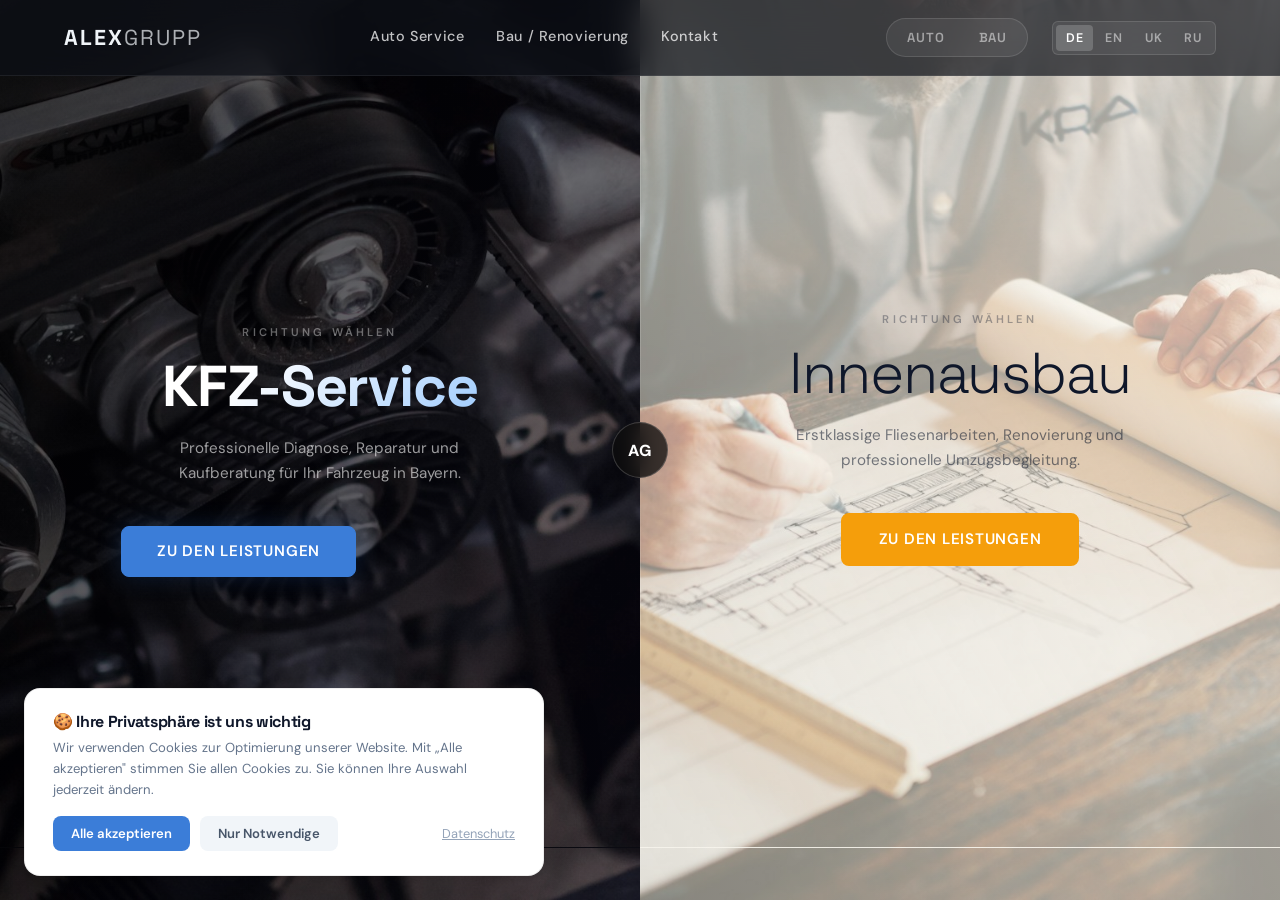
==== commit a175a3f0: "Full responsive overhaul: 7-breakpoint system 320px→4K, mobile menu on all pages, touch targets, roo" ====
--- a/index.html
+++ b/index.html
@@ -23,6 +23,14 @@
         body {
             background: #0d0d0d;
             overflow: hidden;
+            /* desktop: full-screen fixed layout */
+        }
+
+        /* ON MOBILE: allow scrolling, stack vertically */
+        @media (max-width: 768px) {
+            body {
+                overflow-y: auto;
+            }
         }
 
         /* Split container */
@@ -265,7 +273,23 @@
 
             .split-auto h1,
             .split-bau h1 {
-                font-size: 2.4rem;
+                font-size: clamp(1.9rem, 8vw, 2.8rem);
+            }
+
+            .split-auto p,
+            .split-bau p {
+                font-size: 0.9rem;
+            }
+        }
+
+        @media (max-width: 480px) {
+            .split-side {
+                min-height: 52vh;
+            }
+
+            .split-auto h1,
+            .split-bau h1 {
+                font-size: clamp(1.7rem, 9vw, 2.4rem);
             }
         }
     </style>
@@ -285,13 +309,23 @@
         <div class="logo">
             <a href="index.html">ALEX<span>GRUPP</span></a>
         </div>
+        <nav class="header-nav" id="headerNav">
+            <!-- Root page nav implies going to either branch or kontakt -->
+            <a href="auto/index.html" data-i18n="nav-auto-branch">Auto Service</a>
+            <a href="bau/index.html" data-i18n="nav-bau-branch">Bau / Renovierung</a>
+            <a href="auto/kontakt.html" data-i18n="nav-contact">Kontakt</a>
+        </nav>
         <div class="header-controls">
             <div class="theme-switcher" id="themeSwitcher">
-                <div class="slider"></div>
-                <span class="switch-auto" data-i18n="nav-auto">Auto</span>
-                <span class="switch-bau" data-i18n="nav-bau">Bau</span>
+                <button class="switch-btn" onclick="location.href='auto/index.html'">Auto</button>
+                <button class="switch-btn" onclick="location.href='bau/index.html'">Bau</button>
             </div>
             <div id="langSwitcher"></div>
+            <button class="burger-menu" id="burgerToggle">
+                <span></span>
+                <span></span>
+                <span></span>
+            </button>
         </div>
     </header>
 
--- a/styles/global.css
+++ b/styles/global.css
@@ -132,7 +132,22 @@
   backdrop-filter: blur(18px);
   -webkit-backdrop-filter: blur(18px);
   border-bottom: 1px solid var(--color-glass-border);
-  transition: background 0.4s ease;
+  /* Start hidden — JS adds .header-loaded to animate in */
+  transform: translateY(-24px);
+  opacity: 0;
+  transition: transform 0.7s cubic-bezier(0.16, 1, 0.3, 1), opacity 0.7s ease, background 0.4s ease, box-shadow 0.4s ease;
+}
+
+.global-header.header-loaded {
+  transform: translateY(0);
+  opacity: 1;
+}
+
+.global-header.header-hidden {
+  transform: translateY(-100%) !important;
+  opacity: 0 !important;
+  pointer-events: none !important;
+  box-shadow: none !important;
 }
 
 .global-header.scrolled {
@@ -152,6 +167,42 @@
 .global-header .logo span {
   font-weight: 400;
   opacity: 0.7;
+}
+
+/* Burger Menu Toggle */
+.burger-menu {
+  display: none;
+  /* Desktop hidden */
+  flex-direction: column;
+  justify-content: space-around;
+  width: 24px;
+  height: 18px;
+  background: transparent;
+  border: none;
+  cursor: pointer;
+  padding: 0;
+  z-index: 1001;
+  margin-left: 10px;
+}
+
+.burger-menu span {
+  width: 100%;
+  height: 2px;
+  background: #fff;
+  border-radius: 10px;
+  transition: all 0.3s cubic-bezier(0.2, 0.8, 0.2, 1);
+}
+
+.burger-menu.active span:nth-child(1) {
+  transform: translateY(6.5px) rotate(45deg);
+}
+
+.burger-menu.active span:nth-child(2) {
+  opacity: 0;
+}
+
+.burger-menu.active span:nth-child(3) {
+  transform: translateY(-6.5px) rotate(-45deg);
 }
 
 /* Logo icon (AG monogram) beside wordmark */
@@ -453,13 +504,397 @@
 
 
 /* ==========================================================================
-   Responsive — V5: Comprehensive Multi-Breakpoint
+   Responsive — V6: Full Device Coverage (320px → 4K)
+   Breakpoints:
+     320–479px  : Small phones (iPhone SE, Galaxy S mini)
+     480–767px  : Large phones (iPhone 14, Galaxy S23)
+     768–1023px : Tablets (iPad, Surface)
+     1024–1239px: Small laptops (MacBook Air 13", 1080p HD)
+     1240–1439px: Laptops (MacBook Pro 14", 1440p)
+     1440px+    : Wide screens, 4K monitors
    ========================================================================== */
 
-/* Wide screens */
+/* ── Ultra Wide / 4K ─────────────────────────────────────── */
 @media (min-width: 1440px) {
   :root {
-    --section-padding: 120px 10%;
+    --section-padding: 130px 12%;
+  }
+}
+
+/* ── Laptop / Desktop ────────────────────────────────────── */
+@media (max-width: 1240px) {
+  :root {
+    --section-padding: 80px 6%;
+  }
+
+  .two-col {
+    grid-template-columns: 1fr;
+    gap: 3rem;
+  }
+}
+
+/* ── Small Laptop / Large Tablet Landscape ───────────────── */
+@media (max-width: 1024px) {
+  :root {
+    --section-padding: 72px 5%;
+  }
+
+  .counter-strip {
+    gap: 2.5rem;
+  }
+
+  .two-col {
+    grid-template-columns: 1fr;
+    gap: 2.5rem;
+  }
+
+  .services-grid {
+    grid-template-columns: repeat(2, 1fr) !important;
+  }
+
+  .why-grid {
+    grid-template-columns: repeat(3, 1fr) !important;
+  }
+}
+
+/* ── Tablet Portrait (768px) ─────────────────────────────── */
+@media (max-width: 768px) {
+  :root {
+    --section-padding: 64px 5%;
+    --section-padding-mobile: 50px 20px;
+  }
+
+  /* === HEADER: Switch to burger mode === */
+  .global-header {
+    height: 64px;
+    padding: 0 20px;
+  }
+
+  /* Mobile fullscreen navigation overlay */
+  .header-nav {
+    position: fixed;
+    inset: 0;
+    width: 100%;
+    height: 100%;
+    background: rgba(8, 10, 18, 0.97);
+    backdrop-filter: blur(28px);
+    -webkit-backdrop-filter: blur(28px);
+    display: flex;
+    flex-direction: column;
+    align-items: center;
+    justify-content: center;
+    gap: 2.5rem;
+    z-index: 1000;
+    transform: translateX(100%);
+    opacity: 0;
+    transition: transform 0.55s cubic-bezier(0.16, 1, 0.3, 1),
+      opacity 0.55s ease;
+    pointer-events: none;
+  }
+
+  .header-nav.active {
+    transform: translateX(0);
+    opacity: 1;
+    pointer-events: auto;
+  }
+
+  .header-nav a {
+    font-size: 2rem;
+    font-weight: 700;
+    color: #fff !important;
+    text-decoration: none;
+    letter-spacing: 0.02em;
+    transition: opacity 0.2s ease, transform 0.2s ease;
+    padding: 0.5rem 1rem;
+    /* bigger tap target */
+  }
+
+  .header-nav a:hover,
+  .header-nav a.active {
+    opacity: 0.7;
+  }
+
+  .header-nav a:active {
+    transform: scale(0.97);
+  }
+
+  /* Show burger icon */
+  .burger-menu {
+    display: flex;
+  }
+
+  .burger-menu span {
+    background: #fff;
+  }
+
+  .header-controls {
+    gap: 0.75rem;
+  }
+
+  .theme-switcher .switch-btn {
+    padding: 5px 12px;
+    font-size: 0.75rem;
+  }
+
+  /* === LAYOUT === */
+  .section {
+    padding: var(--section-padding-mobile);
+  }
+
+  .section-title {
+    font-size: 1.7rem;
+  }
+
+  .services-grid {
+    grid-template-columns: repeat(2, 1fr) !important;
+    gap: 1.25rem;
+  }
+
+  .why-grid {
+    grid-template-columns: repeat(2, 1fr) !important;
+    gap: 2rem;
+  }
+
+  /* Counter */
+  .counter-strip {
+    flex-wrap: wrap;
+    gap: 1rem;
+    padding: 30px 20px;
+  }
+
+  .counter-item .count {
+    font-size: 2rem;
+  }
+
+  /* Footer */
+  .site-footer {
+    flex-direction: column;
+    text-align: center;
+    gap: 1.25rem;
+  }
+
+  .footer-links {
+    justify-content: center;
+    flex-wrap: wrap;
+    gap: 1rem;
+  }
+
+  /* Forms */
+  .form-row {
+    flex-direction: column;
+    gap: 0;
+  }
+
+  .contact-layout {
+    grid-template-columns: 1fr !important;
+  }
+}
+
+/* ── Mobile (481–767px) ──────────────────────────────────── */
+@media (max-width: 480px) {
+  :root {
+    --section-padding: 56px 4%;
+    --section-padding-mobile: 44px 16px;
+    --btn-padding: 0.85rem 1.6rem;
+    --btn-font-size: 0.9rem;
+  }
+
+  /* Header */
+  .global-header {
+    height: 56px;
+    padding: 0 16px;
+  }
+
+  .global-header .logo {
+    font-size: 1.05rem;
+    letter-spacing: 1.5px;
+  }
+
+  .theme-switcher .switch-btn {
+    padding: 4px 10px;
+    font-size: 0.7rem;
+  }
+
+  #langSwitcher {
+    display: none;
+    /* hide language flags on small phones */
+  }
+
+  /* Typography */
+  h1 {
+    font-size: clamp(1.85rem, 9vw, 2.8rem);
+  }
+
+  h2 {
+    font-size: clamp(1.5rem, 7vw, 2.2rem);
+  }
+
+  h3 {
+    font-size: 1.15rem;
+  }
+
+  .section-title {
+    font-size: 1.5rem;
+  }
+
+  /* Hero */
+  .hero {
+    min-height: 100svh;
+  }
+
+  .hero-ctas {
+    flex-direction: column;
+    gap: 0.75rem;
+    align-items: center;
+  }
+
+  .hero-ctas .btn {
+    width: 100%;
+    max-width: 320px;
+    justify-content: center;
+  }
+
+  /* Counter */
+  .counter-band,
+  .counter-strip {
+    flex-direction: column;
+    gap: 0;
+  }
+
+  .counter-item {
+    border-right: none !important;
+    border-bottom: 1px solid rgba(255, 255, 255, 0.06);
+    padding: 20px 24px;
+    min-width: 100%;
+  }
+
+  /* Grids */
+  .services-grid {
+    grid-template-columns: 1fr !important;
+  }
+
+  .why-grid {
+    grid-template-columns: repeat(2, 1fr) !important;
+    gap: 1.25rem;
+  }
+
+  .why-item p {
+    font-size: 0.82rem;
+  }
+
+  /* Contact */
+  .contact-layout {
+    grid-template-columns: 1fr !important;
+    gap: 2rem;
+  }
+
+  .contact-form-card {
+    padding: 1.5rem 1rem !important;
+  }
+
+  .contact-info iframe {
+    height: 180px !important;
+  }
+
+  /* Testimonials */
+  .ts-wrapper {
+    padding: 0 10px !important;
+  }
+
+  .ts-card {
+    padding: 2rem 1.25rem !important;
+  }
+
+  .ts-text {
+    font-size: 0.9rem !important;
+  }
+
+  /* Footer */
+  .site-footer {
+    padding: 28px 16px !important;
+    font-size: 0.85rem;
+  }
+
+  /* Pricing cards */
+  .packages-section .services-grid {
+    grid-template-columns: 1fr 1fr;
+    gap: 1rem;
+  }
+
+  /* CTA band */
+  .cta-band h2 {
+    font-size: 1.5rem;
+  }
+
+  .cta-band p {
+    font-size: 0.9rem;
+  }
+}
+
+/* ── Small phones (up to 360px) ──────────────────────────── */
+@media (max-width: 360px) {
+  :root {
+    --btn-padding: 0.75rem 1.25rem;
+  }
+
+  .global-header {
+    height: 52px;
+    padding: 0 12px;
+  }
+
+  .global-header .logo {
+    font-size: 0.95rem;
+    letter-spacing: 1px;
+  }
+
+  /* Single column everything on tiny screens */
+  .packages-section .services-grid {
+    grid-template-columns: 1fr;
+  }
+
+  .why-grid {
+    grid-template-columns: 1fr !important;
+  }
+
+  /* Burger icon slightly smaller */
+  .burger-menu {
+    width: 21px;
+    height: 15px;
+  }
+
+  /* Menu nav links smaller */
+  .header-nav a {
+    font-size: 1.65rem;
+  }
+}
+
+/* ── Touch devices: guaranteed tap targets ───────────────── */
+@media (hover: none) and (pointer: coarse) {
+  .btn {
+    min-height: 48px;
+  }
+
+  .switch-btn {
+    min-height: 40px;
+  }
+
+  .burger-menu {
+    /* Invisible padding to increase tap area without changing visuals */
+    padding: 12px 10px;
+    margin: -12px -10px;
+  }
+
+  .contact-method a {
+    min-height: 44px;
+    display: flex;
+    align-items: center;
+  }
+
+  .header-nav a {
+    min-height: 56px;
+    display: flex;
+    align-items: center;
+    justify-content: center;
   }
 }
 
@@ -501,7 +936,50 @@
 
   /* Hide nav links, show hamburger placeholder */
   .header-nav {
-    display: none;
+    position: fixed;
+    top: 0;
+    right: 0;
+    width: 100%;
+    height: 100vh;
+    background: rgba(10, 12, 18, 0.98);
+    backdrop-filter: blur(25px);
+    -webkit-backdrop-filter: blur(25px);
+    display: flex;
+    flex-direction: column;
+    align-items: center;
+    justify-content: center;
+    gap: 2.5rem;
+    z-index: 1000;
+    transform: translateX(100%);
+    transition: transform 0.6s cubic-bezier(0.16, 1, 0.3, 1);
+    opacity: 0;
+  }
+
+  .header-nav.active {
+    transform: translateX(0);
+    opacity: 1;
+    display: flex;
+  }
+
+  .header-nav a {
+    font-size: 1.8rem;
+    font-weight: 700;
+    color: #fff !important;
+    text-decoration: none;
+    transition: transform 0.3s ease;
+  }
+
+  .header-nav a:active {
+    transform: scale(0.95);
+  }
+
+  .burger-menu {
+    display: flex;
+  }
+
+  /* Make sure burger is visible on both themes */
+  .burger-menu span {
+    background: #fff;
   }
 
   .header-controls {
--- a/styles/auto.css
+++ b/styles/auto.css
@@ -335,12 +335,33 @@
 }
 
 /* ==========================================================================
-   Responsive
-   ========================================================================== */
+   Auto – Responsive (mirrors global.css V6 breakpoints)
+   ========================================================================== */
+
+/* ── Small Laptop / Tablet Landscape ─── */
+@media (max-width: 1024px) {
+    .hero-content h1 {
+        font-size: clamp(2.2rem, 4vw, 3.4rem);
+    }
+
+    .page-hero {
+        padding: 120px 5% 80px;
+    }
+
+    .services-teaser,
+    .why-section,
+    .testimonials-section,
+    .cta-band {
+        padding: 70px 5%;
+    }
+}
+
+/* ── Tablet Portrait ──────────────────── */
 @media (max-width: 768px) {
-    .counter-item {
-        min-width: 50%;
-        padding: 25px 15px;
+
+    /* Hero */
+    .hero-content h1 {
+        font-size: 2.2rem;
     }
 
     .hero-ctas {
@@ -348,14 +369,72 @@
         align-items: stretch;
     }
 
-    .hero-content h1 {
-        font-size: 2.2rem;
-    }
-
+    /* Page hero (sub-pages) */
+    .page-hero {
+        padding: 110px 5% 60px;
+        min-height: 320px;
+    }
+
+    .page-hero h1 {
+        font-size: clamp(1.8rem, 6vw, 2.6rem);
+    }
+
+    /* Sections */
     .services-teaser,
     .why-section,
     .testimonials-section,
     .cta-band {
         padding: var(--section-padding-mobile);
     }
+
+    /* Counter */
+    .counter-item {
+        min-width: 50%;
+        padding: 25px 15px;
+    }
+}
+
+/* ── Mobile Phone ─────────────────────── */
+@media (max-width: 480px) {
+
+    /* Hero */
+    .hero-content h1 {
+        font-size: clamp(1.8rem, 9vw, 2.4rem);
+    }
+
+    .hero-content p {
+        font-size: 0.95rem;
+        max-width: 100%;
+    }
+
+    /* Page hero */
+    .page-hero {
+        padding: 96px 4% 48px;
+        min-height: 280px;
+    }
+
+    /* Breadcrumb */
+    .breadcrumb {
+        font-size: 0.8rem;
+    }
+
+    /* CTA band */
+    .cta-band h2 {
+        font-size: 1.5rem;
+    }
+
+    .cta-band p {
+        font-size: 0.9rem;
+    }
+}
+
+/* ── Small Phones ─────────────────────── */
+@media (max-width: 360px) {
+    .hero-content h1 {
+        font-size: 1.7rem;
+    }
+
+    .page-hero {
+        padding: 88px 4% 40px;
+    }
 }
--- a/styles/bau.css
+++ b/styles/bau.css
@@ -192,12 +192,73 @@
     color: var(--color-bau-primary);
 }
 
+/* ==========================================================================
+   Bau – Responsive (mirrors global.css V6 breakpoints)
+   ========================================================================== */
+
+/* ── Tablet Landscape / Small Laptop ─── */
+@media (max-width: 1024px) {
+    .hero-content h1 {
+        font-size: clamp(2rem, 4vw, 3.2rem);
+    }
+
+    .page-hero {
+        padding: 120px 5% 80px;
+    }
+
+    .section-bau {
+        padding: 70px 5%;
+    }
+}
+
+/* ── Tablet Portrait ──────────────────── */
 @media (max-width: 768px) {
     .hero-content h1 {
         font-size: 2.5rem;
+    }
+
+    .page-hero {
+        padding: 110px 5% 60px;
+        min-height: 320px;
+    }
+
+    .page-hero h1 {
+        font-size: clamp(1.8rem, 6vw, 2.4rem);
     }
 
     .section-bau {
         padding: 60px 20px;
     }
+}
+
+/* ── Mobile Phone ─────────────────────── */
+@media (max-width: 480px) {
+    .hero-content h1 {
+        font-size: clamp(1.8rem, 9vw, 2.4rem);
+    }
+
+    .hero-content p {
+        font-size: 0.95rem;
+        max-width: 100%;
+    }
+
+    .page-hero {
+        padding: 96px 4% 48px;
+        min-height: 280px;
+    }
+
+    .section-bau {
+        padding: 48px 16px;
+    }
+}
+
+/* ── Small Phones ─────────────────────── */
+@media (max-width: 360px) {
+    .hero-content h1 {
+        font-size: 1.7rem;
+    }
+
+    .page-hero {
+        padding: 88px 4% 40px;
+    }
 }
